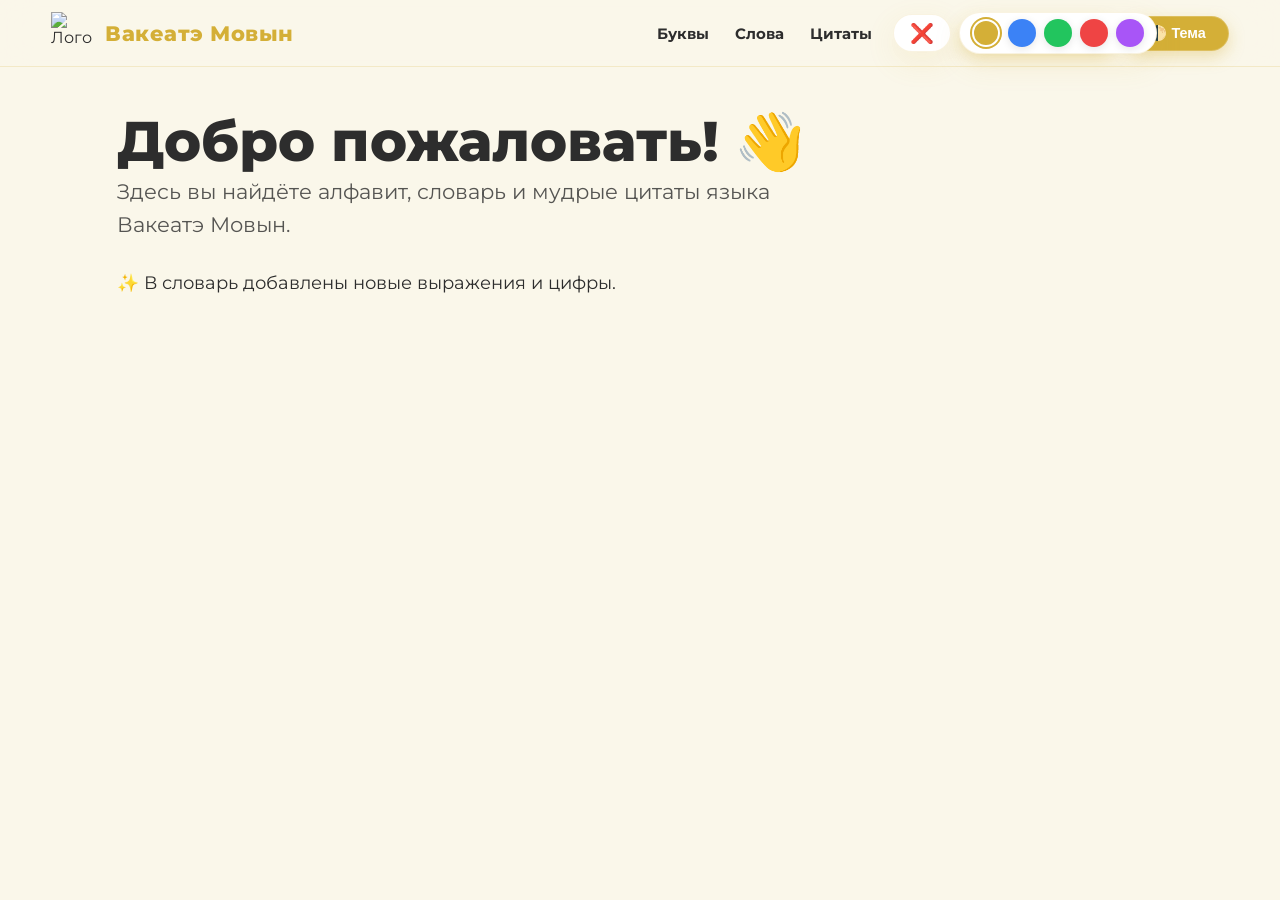
==== index.html @ c071bbf8 "Update index.html" ====
<!DOCTYPE html>
<html lang="ru">
<head>
    <meta charset="UTF-8">
    <meta name="viewport" content="width=device-width, initial-scale=1.0, maximum-scale=1.5">
    <title>Вакеатэ Мовын · словарь</title>
    <link href="https://fonts.googleapis.com/css2?family=Montserrat:wght@400;600;800&display=swap" rel="stylesheet">
    <style>
        * {
            box-sizing: border-box;
            margin: 0;
            padding: 0;
        }

        :root {
            --bg-light: #fcfaf2;
            --bg-dark: #0d0d0d;
            --bg: var(--bg-light);
            --bg-rgb: 252, 250, 242;
            --txt: #2d2d2d;
            --card: #ffffff;
            --gold-grad: linear-gradient(135deg, #ffd700 0%, #d4af37 100%);
            --accent: #d4af37;
            --accent-rgb: 212, 175, 55;
            --glass: rgba(var(--bg-rgb), 0.9);
            --card-shadow: 0 10px 30px rgba(212, 175, 55, 0.12);
            --border-light: rgba(212, 175, 55, 0.15);
            --header-border: rgba(212, 175, 55, 0.2);
        }

        [data-theme="dark"] {
            --bg: var(--bg-dark);
            --bg-rgb: 13, 13, 13;
            --txt: #f5f5f5;
            --card: #1a1a1a;
            --glass: rgba(var(--bg-rgb), 0.9);
            --card-shadow: 0 10px 40px rgba(0, 0, 0, 0.6);
            --border-light: rgba(212, 175, 55, 0.2);
            --header-border: rgba(212, 175, 55, 0.3);
        }

        body {
            font-family: 'Montserrat', sans-serif;
            background: var(--bg);
            color: var(--txt);
            transition: background-color 0.3s, color 0.2s;
            overflow-x: hidden;
            min-height: 100vh;
            display: flex;
            flex-direction: column;
        }

        /* Шапка: уменьшен левый отступ (4%), вкладки придвинуты к логотипу */
        header {
            position: sticky;
            top: 0;
            z-index: 1000;
            background: var(--glass);
            backdrop-filter: blur(16px);
            -webkit-backdrop-filter: blur(16px);
            border-bottom: 1px solid var(--header-border);
            padding: 12px 4%;
            display: flex;
            justify-content: space-between;
            align-items: center;
            flex-wrap: wrap;
            gap: 8px; /* общий зазор между левой и правой частью */
        }

        .logo-container {
            display: flex;
            align-items: center;
            gap: 12px;
            cursor: pointer;
        }

        .logo-img {
            width: 42px;
            height: 42px;
            object-fit: contain;
            transition: transform 0.2s;
        }
        .logo-container:hover .logo-img {
            transform: rotate(4deg) scale(1.02);
        }

        .logo-text {
            font-weight: 800;
            font-size: 1.3rem;
            background: var(--gold-grad);
            -webkit-background-clip: text;
            -webkit-text-fill-color: transparent;
            letter-spacing: 0.5px;
        }

        .nav-right {
            display: flex;
            align-items: center;
            gap: 10px; /* уменьшено с 18px до 10px */
            flex-wrap: wrap;
            justify-content: flex-end;
        }

        .nav-links {
            display: flex;
            gap: 4px; /* уменьшено с 8px до 4px */
        }

        .nav-links a {
            text-decoration: none;
            color: var(--txt);
            font-weight: 700;
            font-size: 0.95rem;
            padding: 6px 10px; /* уменьшено с 8px 14px */
            border-radius: 30px;
            background: transparent;
            transition: 0.2s;
            cursor: pointer;
            border: 1px solid transparent;
        }

        .nav-links a:hover {
            background: var(--gold-grad);
            color: white;
            border-color: var(--accent);
            box-shadow: 0 6px 14px rgba(var(--accent-rgb), 0.3);
        }

        #theme-btn, #alzheimer-btn {
            background: var(--gold-grad);
            border: none;
            color: white;
            padding: 8px 22px;
            border-radius: 40px;
            font-weight: 700;
            font-size: 0.9rem;
            cursor: pointer;
            box-shadow: 0 6px 16px rgba(var(--accent-rgb), 0.35);
            transition: 0.2s;
            border: 1px solid rgba(255,255,255,0.2);
        }
        #theme-btn:hover, #alzheimer-btn:hover {
            transform: scale(1.02);
            box-shadow: 0 8px 22px rgba(var(--accent-rgb), 0.5);
        }

        /* Цветовая палитра — выпадающая справа от кнопки */
        .color-picker-wrapper {
            position: relative;
            display: flex;
            align-items: center;
        }
        .color-picker-toggle {
            background: var(--card);
            border: 1px solid var(--border-light);
            border-radius: 40px;
            padding: 6px 16px;
            font-size: 1.2rem;
            cursor: pointer;
            box-shadow: var(--card-shadow);
            transition: 0.2s;
            color: var(--txt);
        }
        .color-picker-toggle:hover {
            border-color: var(--accent);
            transform: scale(1.02);
        }
        .color-picker {
            position: absolute;
            left: 100%;
            top: 50%;
            transform: translateY(-50%);
            margin-left: 8px;
            background: var(--card);
            border-radius: 40px;
            padding: 6px 12px;
            box-shadow: var(--card-shadow);
            border: 1px solid var(--border-light);
            display: flex;
            gap: 8px;
            align-items: center;
            white-space: nowrap;
            z-index: 1100;
            transition: 0.2s;
        }
        .color-picker.collapsed {
            display: none;
        }
        .color-dot {
            width: 28px;
            height: 28px;
            border-radius: 50%;
            border: 2px solid transparent;
            cursor: pointer;
            transition: 0.2s;
            box-shadow: 0 2px 8px rgba(0,0,0,0.1);
        }
        .color-dot:hover {
            transform: scale(1.15);
            border-color: white;
        }
        .color-dot.active {
            border-color: white;
            box-shadow: 0 0 0 2px var(--accent);
        }

        #speech-bubble {
            position: fixed;
            top: 90px;
            left: 50%;
            transform: translateX(-50%);
            background: var(--gold-grad);
            color: white;
            padding: 12px 30px;
            border-radius: 60px;
            font-weight: 700;
            font-size: 1.1rem;
            display: none;
            z-index: 2000;
            box-shadow: 0 16px 40px rgba(var(--accent-rgb), 0.5);
            animation: pop 0.25s cubic-bezier(0.175, 0.885, 0.32, 1.275);
            white-space: nowrap;
            max-width: 90vw;
            text-overflow: ellipsis;
            overflow: hidden;
            pointer-events: none;
            border: 1px solid rgba(255,255,240,0.4);
        }

        @keyframes pop {
            from { opacity: 0; transform: translateX(-50%) scale(0.8); }
            to { opacity: 1; transform: translateX(-50%) scale(1); }
        }

        main {
            padding: 40px 6%;
            max-width: 1200px;
            margin: 0 auto;
            width: 100%;
            flex: 1;
        }

        .content-section {
            display: none;
            animation: fadeIn 0.5s ease both;
        }

        .content-section.active {
            display: block;
        }

        @keyframes fadeIn {
            from { opacity: 0; transform: translateY(12px); }
            to { opacity: 1; transform: translateY(0); }
        }

        h2 {
            font-weight: 800;
            color: var(--accent);
            margin-bottom: 25px;
            font-size: 2rem;
            border-left: 6px solid var(--accent);
            padding-left: 18px;
        }

        .grid {
            display: grid;
            grid-template-columns: repeat(auto-fill, minmax(110px, 1fr));
            gap: 20px;
        }

        .card {
            background: var(--card);
            border-radius: 28px;
            padding: 32px 8px;
            text-align: center;
            font-size: 2.5rem;
            font-weight: 800;
            box-shadow: var(--card-shadow);
            border: 1px solid var(--border-light);
            cursor: help;
            transition: 0.25s cubic-bezier(0.175, 0.885, 0.32, 1.275);
            user-select: none;
            line-height: 1;
        }

        .card:hover {
            transform: translateY(-10px) rotate(1.5deg);
            border-color: var(--accent);
            box-shadow: 0 20px 40px rgba(var(--accent-rgb), 0.25);
        }

        .search-bar {
            width: 100%;
            padding: 16px 20px;
            border-radius: 60px;
            border: 2px solid var(--border-light);
            background: var(--card);
            color: var(--txt);
            font-size: 1.1rem;
            margin-bottom: 20px;
            transition: 0.2s;
        }
        .search-bar:focus {
            border-color: var(--accent);
            outline: none;
            box-shadow: 0 0 0 4px rgba(var(--accent-rgb), 0.1);
        }

        .filter-bar {
            display: flex;
            flex-wrap: wrap;
            gap: 12px;
            margin-bottom: 25px;
            align-items: center;
        }
        .filter-tag {
            background: var(--card);
            border: 1px solid var(--border-light);
            color: var(--txt);
            padding: 8px 18px;
            border-radius: 40px;
            font-weight: 600;
            font-size: 0.95rem;
            cursor: pointer;
            transition: 0.2s;
            box-shadow: var(--card-shadow);
        }
        .filter-tag:hover {
            border-color: var(--accent);
            transform: translateY(-2px);
        }
        .filter-tag.active {
            background: var(--gold-grad);
            color: white;
            border-color: transparent;
        }

        .vocab-grid {
            display: grid;
            grid-template-columns: repeat(auto-fill, minmax(260px, 1fr));
            gap: 20px;
            margin-top: 10px;
        }

        .vocab-card {
            background: var(--card);
            border-radius: 24px;
            padding: 24px 20px;
            box-shadow: var(--card-shadow);
            border-left: 8px solid var(--accent);
            transition: 0.2s;
            border: 1px solid var(--border-light);
            backdrop-filter: blur(4px);
        }

        .vocab-card:hover {
            transform: translateY(-5px);
            box-shadow: 0 18px 30px rgba(var(--accent-rgb), 0.2);
        }

        .vocab-word {
            font-weight: 800;
            font-size: 2rem;
            color: var(--accent);
            margin-bottom: 8px;
            line-height: 1.2;
        }

        .vocab-part {
            display: inline-block;
            background: rgba(var(--accent-rgb), 0.15);
            padding: 4px 12px;
            border-radius: 30px;
            font-size: 0.8rem;
            font-weight: 600;
            margin-bottom: 10px;
            color: var(--accent);
        }

        .vocab-trans {
            font-size: 1.2rem;
            opacity: 0.85;
            border-top: 2px dashed var(--border-light);
            padding-top: 12px;
            font-style: italic;
        }

        .empty-msg {
            text-align: center;
            padding: 60px 20px;
            font-size: 1.3rem;
            opacity: 0.5;
            font-style: italic;
            font-weight: 600;
            border: 2px dashed rgba(var(--accent-rgb), 0.25);
            border-radius: 40px;
            background: var(--card);
        }

        .quote-block {
            background: var(--card);
            border-radius: 40px;
            padding: 40px;
            box-shadow: var(--card-shadow);
            border: 1px solid var(--border-light);
            max-width: 700px;
            margin: 30px auto;
        }
        .quote-text {
            font-size: 2rem;
            font-weight: 800;
            line-height: 1.4;
            margin-bottom: 20px;
            color: var(--accent);
        }
        .quote-author {
            font-size: 1.2rem;
            opacity: 0.7;
            text-align: right;
            font-style: italic;
        }

        footer {
            text-align: center;
            padding: 25px;
            opacity: 0.5;
            font-size: 0.9rem;
        }

        @media (max-width: 550px) {
            .logo-text { font-size: 1.1rem; }
            .nav-links a { padding: 5px 8px; font-size: 0.8rem; } /* ещё меньше на мобильных */
            #theme-btn, #alzheimer-btn { padding: 6px 16px; }
            .card { font-size: 2rem; padding: 25px 5px; }
            .vocab-word { font-size: 1.7rem; }
        }
    </style>
</head>
<body>

<div id="speech-bubble"></div>

<header>
    <div class="logo-container" onclick="showSection('home')">
        <img id="main-logo" src="logo.png" alt="Лого" class="logo-img">
        <div class="logo-text">Вакеатэ Мовын</div>
    </div>
    <div class="nav-right">
        <nav class="nav-links">
            <a onclick="showSection('alphabet')">Буквы</a>
            <a onclick="showSection('vocab')">Слова</a>
            <a onclick="showSection('quotes')">Цитаты</a>
        </nav>

        <!-- Цветовая палитра: изначально открыта, кнопка ❌ -->
        <div class="color-picker-wrapper">
            <span class="color-picker-toggle" id="colorPickerToggle" title="Выбрать цвет">❌</span>
            <div class="color-picker" id="colorPicker">
                <div class="color-dot active" style="background: #d4af37;" data-color="gold" title="Золотой"></div>
                <div class="color-dot" style="background: #3b82f6;" data-color="blue" title="Синий"></div>
                <div class="color-dot" style="background: #22c55e;" data-color="green" title="Зелёный"></div>
                <div class="color-dot" style="background: #ef4444;" data-color="red" title="Красный"></div>
                <div class="color-dot" style="background: #a855f7;" data-color="purple" title="Фиолетовый"></div>
            </div>
        </div>

        <button id="alzheimer-btn" onclick="toggleAlzheimer()">🧠 Альцгеймер</button>
        <button id="theme-btn" onclick="cycleTheme()">🌓 Тема</button>
    </div>
</header>

<main>
    <section id="home" class="content-section active">
        <h1 id="home-title" style="font-weight: 800; font-size: clamp(2rem, 8vw, 3.5rem);">Добро пожаловать! 👋</h1>
        <p id="home-desc" style="font-size: 1.3rem; opacity: 0.8; line-height: 1.6; max-width: 700px;">
            Здесь вы найдёте алфавит, словарь и мудрые цитаты языка Вакеатэ Мовын.
        </p>
        <p id="home-note" style="margin-top: 30px; font-size: 1.1rem;">✨ В словарь добавлены новые выражения и цифры.</p>
    </section>

    <section id="alphabet" class="content-section">
        <h2>✧ Алфавит</h2>
        <div class="grid" id="alpha-grid"></div>
    </section>

    <section id="vocab" class="content-section">
        <h2>✧ Словарь</h2>
        <input type="text" class="search-bar" id="searchInput" placeholder="🔍 Поиск по слову или переводу...">
        <div class="filter-bar" id="filterBar"></div>
        <div id="vocab-list"></div>
    </section>

    <section id="quotes" class="content-section">
        <h2>✧ Цитаты великих людей</h2>
        <div class="quote-block">
            <div class="quote-text" id="quote-text">«почему я жаемна»</div>
            <div class="quote-author" id="quote-author">— Автор Сибилевца</div>
        </div>
    </section>
</main>

<footer><span></span></footer>

<script>
    (function() {
        const DATABASE = {
            alphabet: [
                { char: "А", pron: "а" }, { char: "Б", pron: "б" }, { char: "В", pron: "в" },
                { char: "Г", pron: "г" }, { char: "Д", pron: "д" }, { char: "Е", pron: "е" },
                { char: "Ё", pron: "ё" }, { char: "Ж", pron: "ж" }, { char: "Ӝ", pron: "жь" },
                { char: "З", pron: "з" }, { char: "Ӟ", pron: "зь" }, { char: "И", pron: "и" },
                { char: "ӥ", pron: "йи" }, { char: "Й", pron: "й" }, { char: "К", pron: "к" },
                { char: "Л", pron: "л" }, { char: "М", pron: "м" }, { char: "Н", pron: "н" },
                { char: "О", pron: "о" }, { char: "Ӧ", pron: "оу" }, { char: "П", pron: "п" },
                { char: "Р", pron: "р" }, { char: "С", pron: "с" }, { char: "Т", pron: "т" },
                { char: "У", pron: "у" }, { char: "Ф", pron: "ф" }, { char: "Х", pron: "х" },
                { char: "Ц", pron: "ц" }, { char: "Ч", pron: "тш" }, { char: "Ӵ", pron: "ч" },
                { char: "Ш", pron: "ш" }, { char: "Щ", pron: "щ" }, { char: "Ъ", pron: "твёрдый" },
                { char: "Ы", pron: "ы" }, { char: "Ь", pron: "мягкий" }, { char: "Ѣ", pron: "ых" },
                { char: "Э", pron: "э" }, { char: "Ю", pron: "ю" }, { char: "Я", pron: "я" }
            ],
            dictionary: [
                { word: "Жаёмна", translation: "потеряться в магазине ночью", part: "глагол" },
                { word: "Жаемна", translation: "автор Сибилевца", part: "существительное" },
                { word: "Акоп", translation: "привет", part: "междометие" },
                { word: "Привытэх", translation: "пока", part: "междометие" },
                { word: "Тоӝма", translation: "один (1)", part: "числительное" },
                { word: "Дви", translation: "два (2)", part: "числительное" },
                { word: "Ирс", translation: "три (3)", part: "числительное" },
                { word: "Ӵорыло", translation: "четыре (4)", part: "числительное" },
                { word: "Пакунга", translation: "пять (5)", part: "числительное" },
                { word: "Булт", translation: "шесть (6)", part: "числительное" },
                { word: "Юдаы", translation: "семь (7)", part: "числительное" },
                { word: "Жэлда", translation: "восемь (8)", part: "числительное" },
                { word: "Гонӟ", translation: "девять (9)", part: "числительное" },
                { word: "Ӥнг", translation: "ноль (0)", part: "числительное" }
            ]
        };

        let currentFilter = 'все';
        let searchQuery = '';
        let alzheimerMode = false;

        try {
            const saved = localStorage.getItem('vakeate-alzheimer');
            if (saved === 'true') alzheimerMode = true;
        } catch (e) {}

        function maybeRepeat(text) {
            if (!alzheimerMode) return text;
            return text + ' ' + text;
        }

        function saveAlzheimer() {
            localStorage.setItem('vakeate-alzheimer', alzheimerMode);
        }

        function toggleAlzheimer() {
            alzheimerMode = !alzheimerMode;
            saveAlzheimer();

            document.getElementById('home-title').innerText = maybeRepeat('Добро пожаловать! 👋');
            document.getElementById('home-desc').innerText = maybeRepeat('Здесь вы найдёте алфавит, словарь и мудрые цитаты языка Вакеатэ Мовын.');
            document.getElementById('home-note').innerText = maybeRepeat('✨ В словарь добавлены новые выражения и цифры.');
            document.getElementById('quote-text').innerText = maybeRepeat('«почему я жаемна»');
            document.getElementById('quote-author').innerText = maybeRepeat('— Автор Сибилевца');

            renderAlphabet();
            renderFilterBar();
            renderVocab();

            const bubble = document.getElementById('speech-bubble');
            if (bubble.style.display === 'block') {
                bubble.style.display = 'none';
            }
        }

        function showHint(text) {
            const bubble = document.getElementById('speech-bubble');
            if (bubble) {
                bubble.innerText = `🔊 [${maybeRepeat(text)}]`;
                bubble.style.display = 'block';
            }
        }

        function hideHint() {
            const bubble = document.getElementById('speech-bubble');
            if (bubble) bubble.style.display = 'none';
        }

        function cycleTheme() {
            const body = document.body;
            const current = body.getAttribute('data-theme') || 'light';
            const next = current === 'dark' ? 'light' : 'dark';
            body.setAttribute('data-theme', next);
            localStorage.setItem('vakeate-theme', next);
            updateBackgroundForCurrentTheme();
        }

        function hexToRgb(hex) {
            if (hex.startsWith('#')) {
                const bigint = parseInt(hex.slice(1), 16);
                return {
                    r: (bigint >> 16) & 255,
                    g: (bigint >> 8) & 255,
                    b: bigint & 255
                };
            }
            return { r: 0, g: 0, b: 0 };
        }

        function shadeColor(hex, lightness) {
            const { r, g, b } = hexToRgb(hex);
            let hsl = rgbToHsl(r, g, b);
            hsl[2] = lightness;
            let rgb = hslToRgb(hsl[0], hsl[1], hsl[2]);
            return {
                color: `rgb(${rgb[0]}, ${rgb[1]}, ${rgb[2]})`,
                rgb: rgb
            };
        }

        function rgbToHsl(r, g, b) {
            r /= 255; g /= 255; b /= 255;
            let max = Math.max(r, g, b), min = Math.min(r, g, b);
            let h, s, l = (max + min) / 2;
            if (max === min) {
                h = s = 0;
            } else {
                let d = max - min;
                s = l > 0.5 ? d / (2 - max - min) : d / (max + min);
                switch (max) {
                    case r: h = (g - b) / d + (g < b ? 6 : 0); break;
                    case g: h = (b - r) / d + 2; break;
                    case b: h = (r - g) / d + 4; break;
                }
                h /= 6;
            }
            return [h, s, l];
        }

        function hslToRgb(h, s, l) {
            let r, g, b;
            if (s === 0) {
                r = g = b = l;
            } else {
                let hue2rgb = (p, q, t) => {
                    if (t < 0) t += 1;
                    if (t > 1) t -= 1;
                    if (t < 1/6) return p + (q - p) * 6 * t;
                    if (t < 1/2) return q;
                    if (t < 2/3) return p + (q - p) * (2/3 - t) * 6;
                    return p;
                };
                let q = l < 0.5 ? l * (1 + s) : l + s - l * s;
                let p = 2 * l - q;
                r = hue2rgb(p, q, h + 1/3);
                g = hue2rgb(p, q, h);
                b = hue2rgb(p, q, h - 1/3);
            }
            return [Math.round(r * 255), Math.round(g * 255), Math.round(b * 255)];
        }

        function updateBackgroundForCurrentTheme() {
            const theme = document.body.getAttribute('data-theme') || 'light';
            const accentColor = getComputedStyle(document.documentElement).getPropertyValue('--accent').trim();
            const lightness = theme === 'light' ? 0.95 : 0.05;
            const { color, rgb } = shadeColor(accentColor, lightness);
            document.documentElement.style.setProperty('--bg', color);
            document.documentElement.style.setProperty('--bg-rgb', `${rgb[0]}, ${rgb[1]}, ${rgb[2]}`);
        }

        function showSection(id) {
            document.querySelectorAll('.content-section').forEach(s => s.classList.remove('active'));
            const section = document.getElementById(id);
            if (section) section.classList.add('active');
            if (id === 'vocab') {
                renderFilterBar();
                renderVocab();
            }
        }

        function renderAlphabet() {
            const grid = document.getElementById('alpha-grid');
            if (!grid) return;
            grid.innerHTML = DATABASE.alphabet.map(item => {
                const pron = item.pron.replace(/'/g, "&apos;");
                return `<div class="card" 
                    onmouseenter="showHint('${pron}')" onmouseleave="hideHint()"
                    ontouchstart="showHint('${pron}')" ontouchend="hideHint()">
                    ${item.char}
                </div>`;
            }).join('');
        }

        function getUniqueParts() {
            const parts = DATABASE.dictionary.map(entry => entry.part);
            return ['все', ...new Set(parts)];
        }

        function renderFilterBar() {
            const container = document.getElementById('filterBar');
            if (!container) return;
            const parts = getUniqueParts();
            container.innerHTML = parts.map(part => {
                const activeClass = part === currentFilter ? 'active' : '';
                return `<span class="filter-tag ${activeClass}" data-part="${part}">${maybeRepeat(part)}</span>`;
            }).join('');

            document.querySelectorAll('.filter-tag').forEach(tag => {
                tag.addEventListener('click', (e) => {
                    currentFilter = e.target.dataset.part;
                    renderFilterBar();
                    renderVocab();
                });
            });
        }

        function renderVocab() {
            const container = document.getElementById('vocab-list');
            if (!container) return;

            let filtered = DATABASE.dictionary;

            if (currentFilter !== 'все') {
                filtered = filtered.filter(entry => entry.part === currentFilter);
            }

            if (searchQuery.trim() !== '') {
                const q = searchQuery.toLowerCase().trim();
                filtered = filtered.filter(entry => 
                    entry.word.toLowerCase().includes(q) || 
                    entry.translation.toLowerCase().includes(q)
                );
            }

            if (filtered.length === 0) {
                container.innerHTML = `<div class="empty-msg">${maybeRepeat('📭 Ничего не найдено')}</div>`;
                return;
            }

            let html = '<div class="vocab-grid">';
            filtered.forEach(entry => {
                html += `
                    <div class="vocab-card">
                        <div class="vocab-word">${maybeRepeat(entry.word)}</div>
                        <div class="vocab-part">${maybeRepeat(entry.part)}</div>
                        <div class="vocab-trans">${maybeRepeat(entry.translation)}</div>
                    </div>
                `;
            });
            html += '</div>';
            container.innerHTML = html;
        }

        function setupSearch() {
            const searchInput = document.getElementById('searchInput');
            if (!searchInput) return;
            searchInput.addEventListener('input', (e) => {
                searchQuery = e.target.value;
                renderVocab();
            });
        }

        function setAccentColor(color) {
            const root = document.documentElement;
            let accent, accentRgb;
            switch(color) {
                case 'gold':
                    accent = '#d4af37';
                    accentRgb = '212, 175, 55';
                    break;
                case 'blue':
                    accent = '#3b82f6';
                    accentRgb = '59, 130, 246';
                    break;
                case 'green':
                    accent = '#22c55e';
                    accentRgb = '34, 197, 94';
                    break;
                case 'red':
                    accent = '#ef4444';
                    accentRgb = '239, 68, 68';
                    break;
                case 'purple':
                    accent = '#a855f7';
                    accentRgb = '168, 85, 247';
                    break;
                default:
                    accent = '#d4af37';
                    accentRgb = '212, 175, 55';
            }
            root.style.setProperty('--accent', accent);
            root.style.setProperty('--accent-rgb', accentRgb);
            root.style.setProperty('--gold-grad', `linear-gradient(135deg, ${accent} 0%, ${adjustBrightness(accent, -20)} 100%)`);

            updateBackgroundForCurrentTheme();

            document.querySelectorAll('.color-dot').forEach(dot => {
                dot.classList.toggle('active', dot.dataset.color === color);
            });
        }

        function adjustBrightness(hex, percent) {
            return hex;
        }

        function initColorPicker() {
            const toggleBtn = document.getElementById('colorPickerToggle');
            const picker = document.getElementById('colorPicker');
            if (toggleBtn && picker) {
                toggleBtn.addEventListener('click', () => {
                    picker.classList.toggle('collapsed');
                    toggleBtn.innerText = picker.classList.contains('collapsed') ? '🎨' : '❌';
                });
            }

            const dots = document.querySelectorAll('.color-dot');
            dots.forEach(dot => {
                dot.addEventListener('click', () => {
                    setAccentColor(dot.dataset.color);
                });
            });
        }

        function init() {
            const savedTheme = localStorage.getItem('vakeate-theme') || 'light';
            document.body.setAttribute('data-theme', savedTheme);

            if (alzheimerMode) {
                document.getElementById('home-title').innerText = maybeRepeat('Добро пожаловать! 👋');
                document.getElementById('home-desc').innerText = maybeRepeat('Здесь вы найдёте алфавит, словарь и мудрые цитаты языка Вакеатэ Мовын.');
                document.getElementById('home-note').innerText = maybeRepeat('✨ В словарь добавлены новые выражения и цифры.');
                document.getElementById('quote-text').innerText = maybeRepeat('«почему я жаемна»');
                document.getElementById('quote-author').innerText = maybeRepeat('— Автор Сибилевца');
            }

            renderAlphabet();
            renderFilterBar();
            renderVocab();
            setupSearch();
            showSection('home');
            initColorPicker();

            setAccentColor('gold');

            document.addEventListener('touchmove', () => hideHint(), { passive: true });
        }

        window.showHint = showHint;
        window.hideHint = hideHint;
        window.cycleTheme = cycleTheme;
        window.showSection = showSection;
        window.toggleAlzheimer = toggleAlzheimer;

        window.addEventListener('DOMContentLoaded', init);
    })();
</script>
</body>
</html>
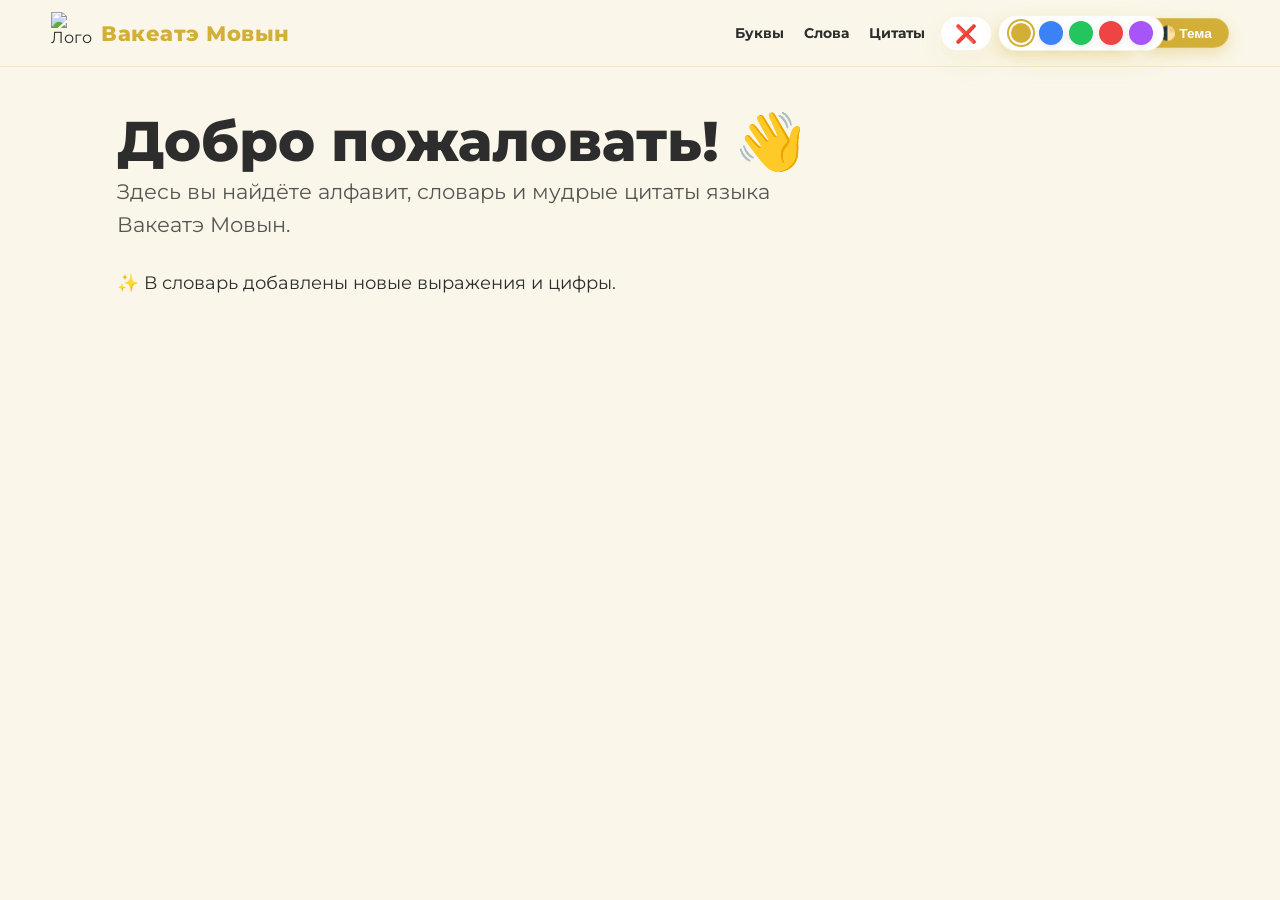
==== commit b690a5d0: "Update index.html" ====
--- a/index.html
+++ b/index.html
@@ -50,7 +50,7 @@
             flex-direction: column;
         }
 
-        /* Шапка: уменьшен левый отступ (4%), вкладки придвинуты к логотипу */
+        /* Шапка: минимальные отступы */
         header {
             position: sticky;
             top: 0;
@@ -59,18 +59,18 @@
             backdrop-filter: blur(16px);
             -webkit-backdrop-filter: blur(16px);
             border-bottom: 1px solid var(--header-border);
-            padding: 12px 4%;
+            padding: 12px 4%; /* левый отступ уменьшен */
             display: flex;
             justify-content: space-between;
             align-items: center;
             flex-wrap: wrap;
-            gap: 8px; /* общий зазор между левой и правой частью */
+            gap: 4px; /* общий зазор между левой и правой частью */
         }
 
         .logo-container {
             display: flex;
             align-items: center;
-            gap: 12px;
+            gap: 8px; /* уменьшено с 12px */
             cursor: pointer;
         }
 
@@ -96,22 +96,22 @@
         .nav-right {
             display: flex;
             align-items: center;
-            gap: 10px; /* уменьшено с 18px до 10px */
+            gap: 6px; /* сильно уменьшено (было 10-18) */
             flex-wrap: wrap;
             justify-content: flex-end;
         }
 
         .nav-links {
             display: flex;
-            gap: 4px; /* уменьшено с 8px до 4px */
+            gap: 2px; /* минимальный зазор */
         }
 
         .nav-links a {
             text-decoration: none;
             color: var(--txt);
             font-weight: 700;
-            font-size: 0.95rem;
-            padding: 6px 10px; /* уменьшено с 8px 14px */
+            font-size: 0.9rem; /* чуть меньше */
+            padding: 5px 8px; /* уменьшено */
             border-radius: 30px;
             background: transparent;
             transition: 0.2s;
@@ -130,10 +130,10 @@
             background: var(--gold-grad);
             border: none;
             color: white;
-            padding: 8px 22px;
+            padding: 6px 16px; /* уменьшено */
             border-radius: 40px;
             font-weight: 700;
-            font-size: 0.9rem;
+            font-size: 0.85rem; /* чуть меньше */
             cursor: pointer;
             box-shadow: 0 6px 16px rgba(var(--accent-rgb), 0.35);
             transition: 0.2s;
@@ -154,8 +154,8 @@
             background: var(--card);
             border: 1px solid var(--border-light);
             border-radius: 40px;
-            padding: 6px 16px;
-            font-size: 1.2rem;
+            padding: 6px 14px; /* немного уменьшено */
+            font-size: 1.1rem;
             cursor: pointer;
             box-shadow: var(--card-shadow);
             transition: 0.2s;
@@ -170,14 +170,14 @@
             left: 100%;
             top: 50%;
             transform: translateY(-50%);
-            margin-left: 8px;
+            margin-left: 6px; /* уменьшено */
             background: var(--card);
             border-radius: 40px;
-            padding: 6px 12px;
+            padding: 5px 10px; /* уменьшено */
             box-shadow: var(--card-shadow);
             border: 1px solid var(--border-light);
             display: flex;
-            gap: 8px;
+            gap: 6px; /* уменьшено */
             align-items: center;
             white-space: nowrap;
             z-index: 1100;
@@ -187,8 +187,8 @@
             display: none;
         }
         .color-dot {
-            width: 28px;
-            height: 28px;
+            width: 24px; /* немного меньше */
+            height: 24px;
             border-radius: 50%;
             border: 2px solid transparent;
             cursor: pointer;
@@ -430,10 +430,11 @@
 
         @media (max-width: 550px) {
             .logo-text { font-size: 1.1rem; }
-            .nav-links a { padding: 5px 8px; font-size: 0.8rem; } /* ещё меньше на мобильных */
-            #theme-btn, #alzheimer-btn { padding: 6px 16px; }
+            .nav-links a { padding: 4px 6px; font-size: 0.8rem; }
+            #theme-btn, #alzheimer-btn { padding: 5px 12px; font-size: 0.8rem; }
             .card { font-size: 2rem; padding: 25px 5px; }
             .vocab-word { font-size: 1.7rem; }
+            .color-picker { left: auto; right: 0; margin-left: 0; margin-right: 8px; } /* для мобильных */
         }
     </style>
 </head>
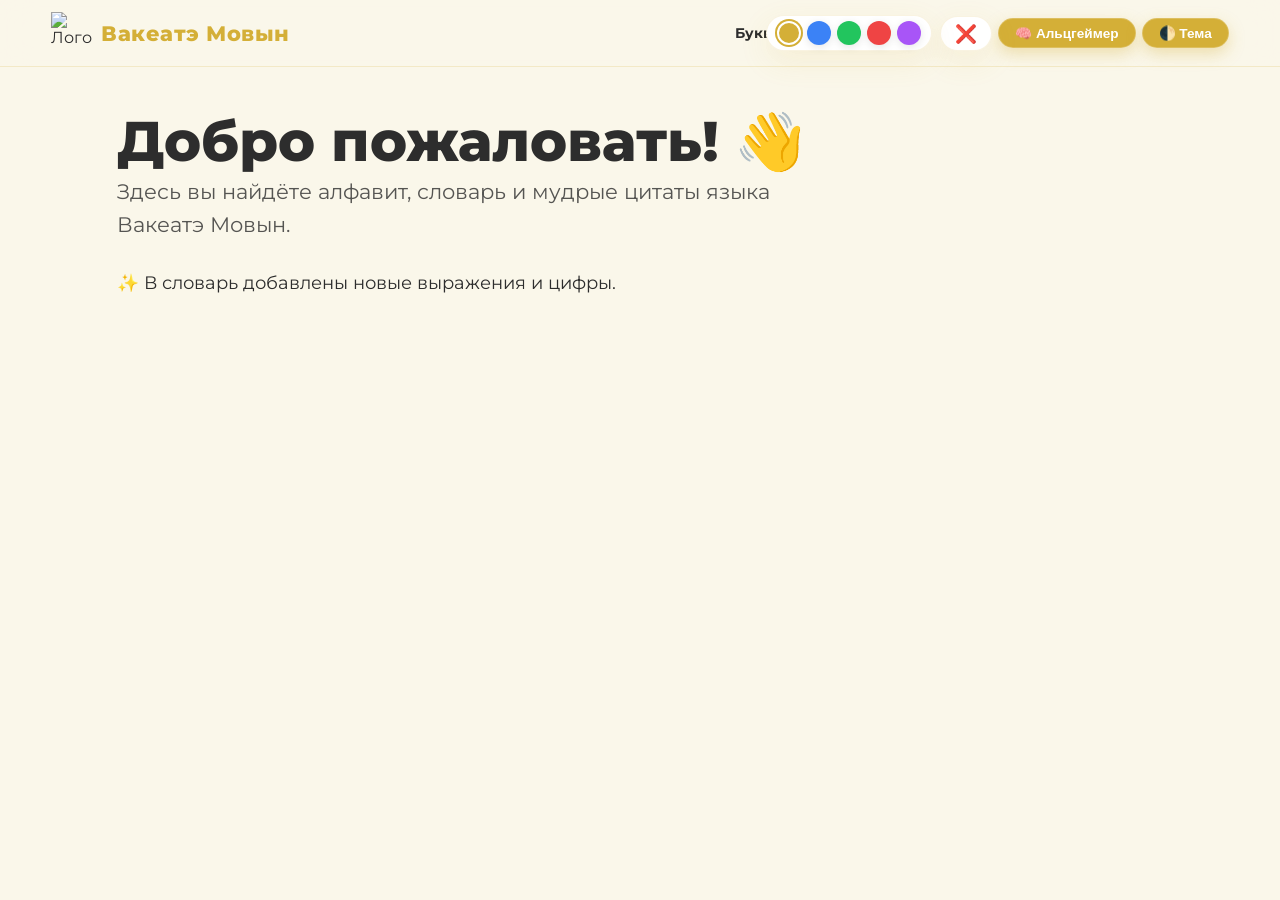
==== commit 1789d6ac: "Update index.html" ====
--- a/index.html
+++ b/index.html
@@ -50,7 +50,6 @@
             flex-direction: column;
         }
 
-        /* Шапка: минимальные отступы */
         header {
             position: sticky;
             top: 0;
@@ -59,18 +58,18 @@
             backdrop-filter: blur(16px);
             -webkit-backdrop-filter: blur(16px);
             border-bottom: 1px solid var(--header-border);
-            padding: 12px 4%; /* левый отступ уменьшен */
+            padding: 12px 4%;
             display: flex;
             justify-content: space-between;
             align-items: center;
             flex-wrap: wrap;
-            gap: 4px; /* общий зазор между левой и правой частью */
+            gap: 4px;
         }
 
         .logo-container {
             display: flex;
             align-items: center;
-            gap: 8px; /* уменьшено с 12px */
+            gap: 8px;
             cursor: pointer;
         }
 
@@ -96,22 +95,22 @@
         .nav-right {
             display: flex;
             align-items: center;
-            gap: 6px; /* сильно уменьшено (было 10-18) */
+            gap: 6px;
             flex-wrap: wrap;
             justify-content: flex-end;
         }
 
         .nav-links {
             display: flex;
-            gap: 2px; /* минимальный зазор */
+            gap: 2px;
         }
 
         .nav-links a {
             text-decoration: none;
             color: var(--txt);
             font-weight: 700;
-            font-size: 0.9rem; /* чуть меньше */
-            padding: 5px 8px; /* уменьшено */
+            font-size: 0.9rem;
+            padding: 5px 8px;
             border-radius: 30px;
             background: transparent;
             transition: 0.2s;
@@ -130,10 +129,10 @@
             background: var(--gold-grad);
             border: none;
             color: white;
-            padding: 6px 16px; /* уменьшено */
+            padding: 6px 16px;
             border-radius: 40px;
             font-weight: 700;
-            font-size: 0.85rem; /* чуть меньше */
+            font-size: 0.85rem;
             cursor: pointer;
             box-shadow: 0 6px 16px rgba(var(--accent-rgb), 0.35);
             transition: 0.2s;
@@ -144,7 +143,7 @@
             box-shadow: 0 8px 22px rgba(var(--accent-rgb), 0.5);
         }
 
-        /* Цветовая палитра — выпадающая справа от кнопки */
+        /* Цветовая палитра — теперь выпадает ВЛЕВО */
         .color-picker-wrapper {
             position: relative;
             display: flex;
@@ -154,7 +153,7 @@
             background: var(--card);
             border: 1px solid var(--border-light);
             border-radius: 40px;
-            padding: 6px 14px; /* немного уменьшено */
+            padding: 6px 14px;
             font-size: 1.1rem;
             cursor: pointer;
             box-shadow: var(--card-shadow);
@@ -167,17 +166,17 @@
         }
         .color-picker {
             position: absolute;
-            left: 100%;
+            right: 100%;        /* слева от кнопки */
             top: 50%;
             transform: translateY(-50%);
-            margin-left: 6px; /* уменьшено */
+            margin-right: 8px;   /* отступ от кнопки */
             background: var(--card);
             border-radius: 40px;
-            padding: 5px 10px; /* уменьшено */
+            padding: 5px 10px;
             box-shadow: var(--card-shadow);
             border: 1px solid var(--border-light);
             display: flex;
-            gap: 6px; /* уменьшено */
+            gap: 6px;
             align-items: center;
             white-space: nowrap;
             z-index: 1100;
@@ -187,7 +186,7 @@
             display: none;
         }
         .color-dot {
-            width: 24px; /* немного меньше */
+            width: 24px;
             height: 24px;
             border-radius: 50%;
             border: 2px solid transparent;
@@ -434,7 +433,8 @@
             #theme-btn, #alzheimer-btn { padding: 5px 12px; font-size: 0.8rem; }
             .card { font-size: 2rem; padding: 25px 5px; }
             .vocab-word { font-size: 1.7rem; }
-            .color-picker { left: auto; right: 0; margin-left: 0; margin-right: 8px; } /* для мобильных */
+            /* на мобильных палитра может не помещаться слева, оставляем как есть, но можно адаптировать */
+            .color-picker { right: 100%; left: auto; } /* остаётся слева */
         }
     </style>
 </head>
@@ -454,7 +454,7 @@
             <a onclick="showSection('quotes')">Цитаты</a>
         </nav>
 
-        <!-- Цветовая палитра: изначально открыта, кнопка ❌ -->
+        <!-- Цветовая палитра: изначально открыта, кнопка ❌, выпадает влево -->
         <div class="color-picker-wrapper">
             <span class="color-picker-toggle" id="colorPickerToggle" title="Выбрать цвет">❌</span>
             <div class="color-picker" id="colorPicker">
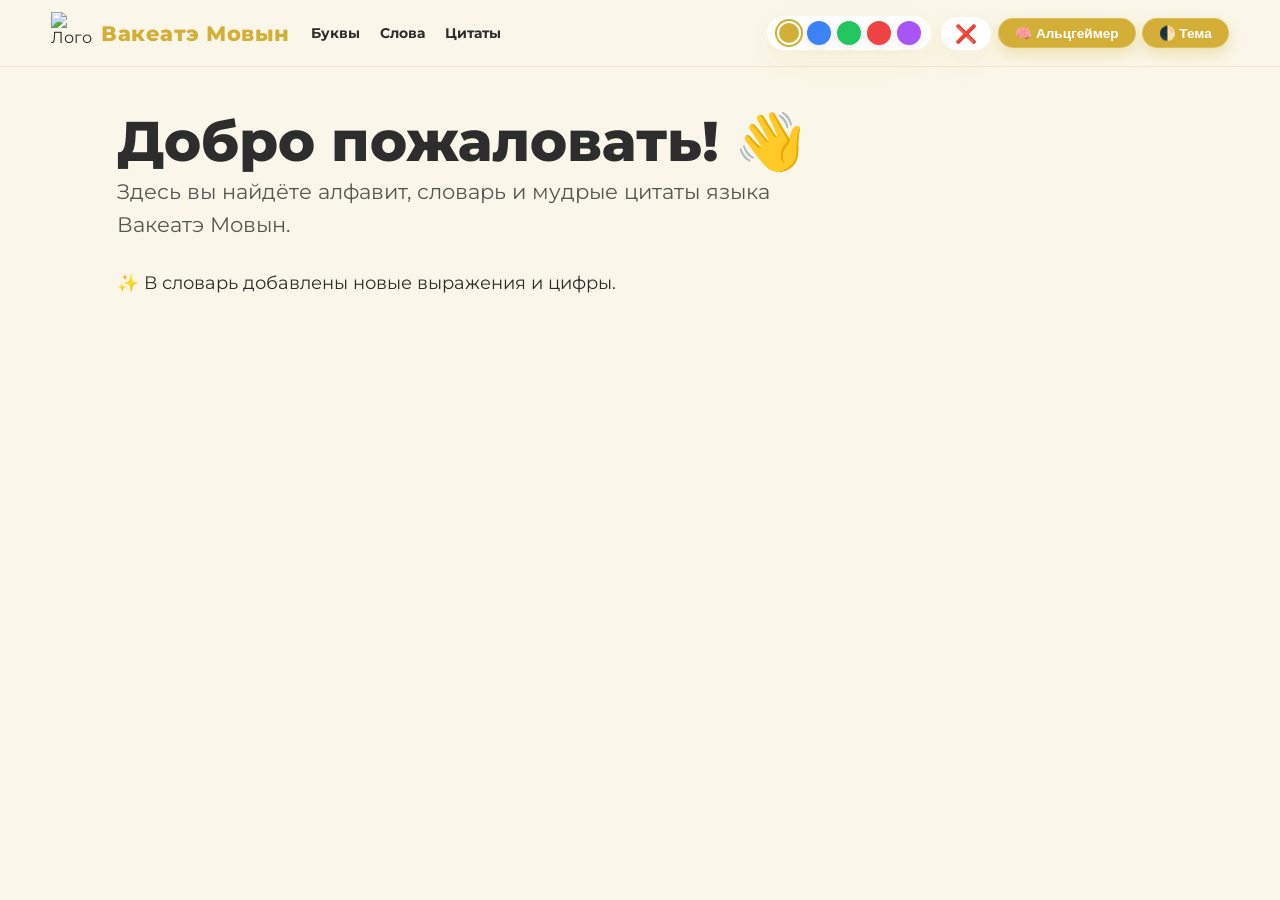
==== commit 478563cd: "Update index.html" ====
--- a/index.html
+++ b/index.html
@@ -50,6 +50,7 @@
             flex-direction: column;
         }
 
+        /* Шапка: разделена на левую и правую группы */
         header {
             position: sticky;
             top: 0;
@@ -63,7 +64,15 @@
             justify-content: space-between;
             align-items: center;
             flex-wrap: wrap;
-            gap: 4px;
+            gap: 8px;
+        }
+
+        /* Левая группа: логотип и вкладки */
+        .left-group {
+            display: flex;
+            align-items: center;
+            gap: 12px; /* небольшой отступ между логотипом и вкладками */
+            flex-wrap: wrap;
         }
 
         .logo-container {
@@ -90,14 +99,6 @@
             -webkit-background-clip: text;
             -webkit-text-fill-color: transparent;
             letter-spacing: 0.5px;
-        }
-
-        .nav-right {
-            display: flex;
-            align-items: center;
-            gap: 6px;
-            flex-wrap: wrap;
-            justify-content: flex-end;
         }
 
         .nav-links {
@@ -123,6 +124,15 @@
             color: white;
             border-color: var(--accent);
             box-shadow: 0 6px 14px rgba(var(--accent-rgb), 0.3);
+        }
+
+        /* Правая группа: палитра и кнопки */
+        .right-group {
+            display: flex;
+            align-items: center;
+            gap: 6px;
+            flex-wrap: wrap;
+            justify-content: flex-end;
         }
 
         #theme-btn, #alzheimer-btn {
@@ -143,7 +153,7 @@
             box-shadow: 0 8px 22px rgba(var(--accent-rgb), 0.5);
         }
 
-        /* Цветовая палитра — теперь выпадает ВЛЕВО */
+        /* Цветовая палитра — выпадает влево от кнопки */
         .color-picker-wrapper {
             position: relative;
             display: flex;
@@ -169,7 +179,7 @@
             right: 100%;        /* слева от кнопки */
             top: 50%;
             transform: translateY(-50%);
-            margin-right: 8px;   /* отступ от кнопки */
+            margin-right: 8px;
             background: var(--card);
             border-radius: 40px;
             padding: 5px 10px;
@@ -433,8 +443,7 @@
             #theme-btn, #alzheimer-btn { padding: 5px 12px; font-size: 0.8rem; }
             .card { font-size: 2rem; padding: 25px 5px; }
             .vocab-word { font-size: 1.7rem; }
-            /* на мобильных палитра может не помещаться слева, оставляем как есть, но можно адаптировать */
-            .color-picker { right: 100%; left: auto; } /* остаётся слева */
+            /* на мобильных палитра может не помещаться слева, но оставляем как есть */
         }
     </style>
 </head>
@@ -443,18 +452,21 @@
 <div id="speech-bubble"></div>
 
 <header>
-    <div class="logo-container" onclick="showSection('home')">
-        <img id="main-logo" src="logo.png" alt="Лого" class="logo-img">
-        <div class="logo-text">Вакеатэ Мовын</div>
-    </div>
-    <div class="nav-right">
+    <!-- Левая группа: логотип и вкладки -->
+    <div class="left-group">
+        <div class="logo-container" onclick="showSection('home')">
+            <img id="main-logo" src="logo.png" alt="Лого" class="logo-img">
+            <div class="logo-text">Вакеатэ Мовын</div>
+        </div>
         <nav class="nav-links">
             <a onclick="showSection('alphabet')">Буквы</a>
             <a onclick="showSection('vocab')">Слова</a>
             <a onclick="showSection('quotes')">Цитаты</a>
         </nav>
-
-        <!-- Цветовая палитра: изначально открыта, кнопка ❌, выпадает влево -->
+    </div>
+
+    <!-- Правая группа: палитра и кнопки -->
+    <div class="right-group">
         <div class="color-picker-wrapper">
             <span class="color-picker-toggle" id="colorPickerToggle" title="Выбрать цвет">❌</span>
             <div class="color-picker" id="colorPicker">
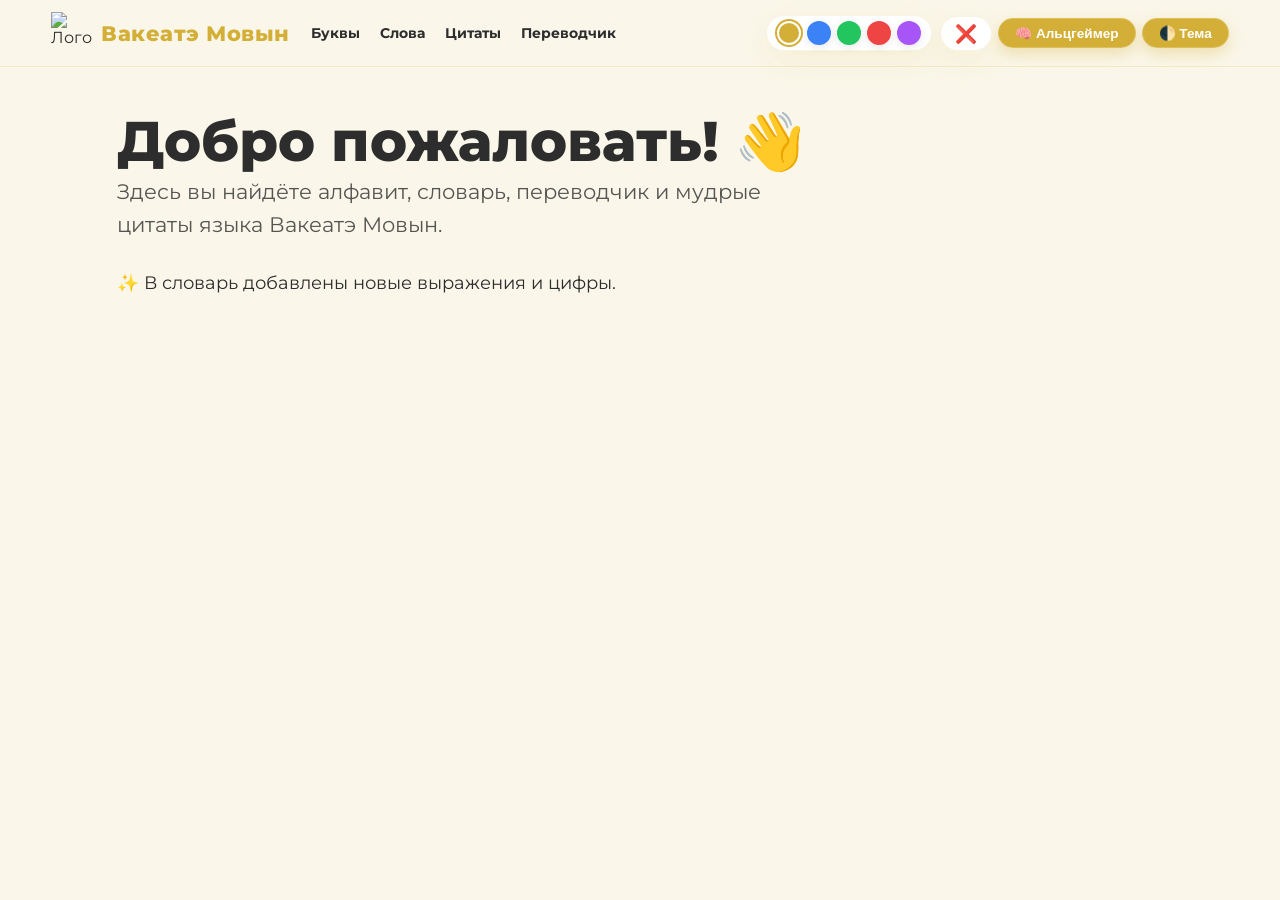
==== commit a01b88f2: "Update index.html" ====
--- a/index.html
+++ b/index.html
@@ -50,7 +50,7 @@
             flex-direction: column;
         }
 
-        /* Шапка: разделена на левую и правую группы */
+        /* Шапка */
         header {
             position: sticky;
             top: 0;
@@ -67,11 +67,10 @@
             gap: 8px;
         }
 
-        /* Левая группа: логотип и вкладки */
         .left-group {
             display: flex;
             align-items: center;
-            gap: 12px; /* небольшой отступ между логотипом и вкладками */
+            gap: 12px;
             flex-wrap: wrap;
         }
 
@@ -126,7 +125,6 @@
             box-shadow: 0 6px 14px rgba(var(--accent-rgb), 0.3);
         }
 
-        /* Правая группа: палитра и кнопки */
         .right-group {
             display: flex;
             align-items: center;
@@ -135,7 +133,7 @@
             justify-content: flex-end;
         }
 
-        #theme-btn, #alzheimer-btn {
+        #theme-btn, #alzheimer-btn, #translator-btn {
             background: var(--gold-grad);
             border: none;
             color: white;
@@ -148,12 +146,12 @@
             transition: 0.2s;
             border: 1px solid rgba(255,255,255,0.2);
         }
-        #theme-btn:hover, #alzheimer-btn:hover {
+        #theme-btn:hover, #alzheimer-btn:hover, #translator-btn:hover {
             transform: scale(1.02);
             box-shadow: 0 8px 22px rgba(var(--accent-rgb), 0.5);
         }
 
-        /* Цветовая палитра — выпадает влево от кнопки */
+        /* Цветовая палитра — десктопная версия (по умолчанию) */
         .color-picker-wrapper {
             position: relative;
             display: flex;
@@ -176,7 +174,7 @@
         }
         .color-picker {
             position: absolute;
-            right: 100%;        /* слева от кнопки */
+            right: 100%;
             top: 50%;
             transform: translateY(-50%);
             margin-right: 8px;
@@ -211,6 +209,32 @@
         .color-dot.active {
             border-color: white;
             box-shadow: 0 0 0 2px var(--accent);
+        }
+
+        /* Мобильная версия палитры: изначально скрыта, открывается вниз */
+        @media (max-width: 550px) {
+            .color-picker {
+                position: absolute;
+                right: auto;
+                left: 0;
+                top: 100%;
+                transform: translateY(8px);
+                margin-right: 0;
+                flex-direction: column;
+                align-items: flex-start;
+                gap: 8px;
+                padding: 10px;
+                border-radius: 20px;
+                white-space: normal;
+                display: flex; /* управляем через класс collapsed */
+            }
+            .color-picker.collapsed {
+                display: none;
+            }
+            .color-dot {
+                width: 30px;
+                height: 30px;
+            }
         }
 
         #speech-bubble {
@@ -266,12 +290,41 @@
         h2 {
             font-weight: 800;
             color: var(--accent);
-            margin-bottom: 25px;
+            margin-bottom: 15px;
             font-size: 2rem;
             border-left: 6px solid var(--accent);
             padding-left: 18px;
         }
 
+        /* Кнопки переключения вида */
+        .view-toggle {
+            display: flex;
+            gap: 8px;
+            margin-bottom: 20px;
+        }
+        .view-toggle button {
+            background: var(--card);
+            border: 1px solid var(--border-light);
+            color: var(--txt);
+            padding: 8px 16px;
+            border-radius: 40px;
+            font-weight: 600;
+            font-size: 0.9rem;
+            cursor: pointer;
+            transition: 0.2s;
+            box-shadow: var(--card-shadow);
+        }
+        .view-toggle button.active {
+            background: var(--gold-grad);
+            color: white;
+            border-color: transparent;
+        }
+        .view-toggle button:hover {
+            border-color: var(--accent);
+            transform: translateY(-2px);
+        }
+
+        /* Плиточный вид (по умолчанию) */
         .grid {
             display: grid;
             grid-template-columns: repeat(auto-fill, minmax(110px, 1fr));
@@ -299,21 +352,135 @@
             box-shadow: 0 20px 40px rgba(var(--accent-rgb), 0.25);
         }
 
-        .search-bar {
+        /* Списочный вид для алфавита */
+        .alphabet-list {
+            display: flex;
+            flex-direction: column;
+            gap: 8px;
+        }
+        .alphabet-list-item {
+            background: var(--card);
+            border-radius: 20px;
+            padding: 12px 20px;
+            display: flex;
+            align-items: center;
+            gap: 20px;
+            font-size: 1.2rem;
+            box-shadow: var(--card-shadow);
+            border: 1px solid var(--border-light);
+        }
+        .alphabet-list-item .char {
+            font-weight: 800;
+            font-size: 2rem;
+            color: var(--accent);
+            min-width: 60px;
+        }
+        .alphabet-list-item .pron {
+            opacity: 0.8;
+        }
+
+        /* Списочный вид для словаря */
+        .vocab-list-view {
+            display: flex;
+            flex-direction: column;
+            gap: 8px;
+        }
+        .vocab-list-item {
+            background: var(--card);
+            border-radius: 20px;
+            padding: 15px 20px;
+            box-shadow: var(--card-shadow);
+            border: 1px solid var(--border-light);
+            display: flex;
+            align-items: center;
+            gap: 20px;
+            flex-wrap: wrap;
+        }
+        .vocab-list-item .word {
+            font-weight: 800;
+            font-size: 1.5rem;
+            color: var(--accent);
+            min-width: 140px;
+        }
+        .vocab-list-item .part {
+            background: rgba(var(--accent-rgb), 0.15);
+            padding: 4px 12px;
+            border-radius: 30px;
+            font-size: 0.9rem;
+            font-weight: 600;
+            color: var(--accent);
+        }
+        .vocab-list-item .trans {
+            font-size: 1.2rem;
+            opacity: 0.85;
+            font-style: italic;
+        }
+
+        /* Переводчик */
+        .translator-container {
+            background: var(--card);
+            border-radius: 40px;
+            padding: 30px;
+            box-shadow: var(--card-shadow);
+            border: 1px solid var(--border-light);
+            max-width: 800px;
+            margin: 0 auto;
+        }
+        .translator-row {
+            display: flex;
+            gap: 15px;
+            align-items: center;
+            margin-bottom: 20px;
+            flex-wrap: wrap;
+        }
+        .translator-textarea {
+            flex: 1;
+            min-width: 200px;
+        }
+        .translator-textarea textarea {
             width: 100%;
-            padding: 16px 20px;
-            border-radius: 60px;
+            padding: 15px;
+            border-radius: 25px;
             border: 2px solid var(--border-light);
-            background: var(--card);
+            background: var(--bg);
             color: var(--txt);
-            font-size: 1.1rem;
-            margin-bottom: 20px;
-            transition: 0.2s;
-        }
-        .search-bar:focus {
+            font-family: 'Montserrat', sans-serif;
+            font-size: 1rem;
+            resize: vertical;
+        }
+        .translator-textarea textarea:focus {
             border-color: var(--accent);
             outline: none;
-            box-shadow: 0 0 0 4px rgba(var(--accent-rgb), 0.1);
+        }
+        .swap-btn {
+            background: var(--gold-grad);
+            border: none;
+            color: white;
+            width: 40px;
+            height: 40px;
+            border-radius: 50%;
+            font-size: 1.2rem;
+            cursor: pointer;
+            box-shadow: 0 4px 10px rgba(var(--accent-rgb), 0.3);
+        }
+        .translate-btn {
+            background: var(--gold-grad);
+            border: none;
+            color: white;
+            padding: 12px 30px;
+            border-radius: 40px;
+            font-weight: 700;
+            font-size: 1rem;
+            cursor: pointer;
+            width: fit-content;
+            margin: 0 auto 20px;
+        }
+        .translation-result {
+            background: var(--bg);
+            border-radius: 25px;
+            padding: 20px;
+            border: 2px solid var(--border-light);
+            min-height: 100px;
         }
 
         .filter-bar {
@@ -345,6 +512,23 @@
             border-color: transparent;
         }
 
+        .search-bar {
+            width: 100%;
+            padding: 16px 20px;
+            border-radius: 60px;
+            border: 2px solid var(--border-light);
+            background: var(--card);
+            color: var(--txt);
+            font-size: 1.1rem;
+            margin-bottom: 20px;
+            transition: 0.2s;
+        }
+        .search-bar:focus {
+            border-color: var(--accent);
+            outline: none;
+            box-shadow: 0 0 0 4px rgba(var(--accent-rgb), 0.1);
+        }
+
         .vocab-grid {
             display: grid;
             grid-template-columns: repeat(auto-fill, minmax(260px, 1fr));
@@ -440,10 +624,11 @@
         @media (max-width: 550px) {
             .logo-text { font-size: 1.1rem; }
             .nav-links a { padding: 4px 6px; font-size: 0.8rem; }
-            #theme-btn, #alzheimer-btn { padding: 5px 12px; font-size: 0.8rem; }
+            #theme-btn, #alzheimer-btn, #translator-btn { padding: 5px 12px; font-size: 0.8rem; }
             .card { font-size: 2rem; padding: 25px 5px; }
             .vocab-word { font-size: 1.7rem; }
-            /* на мобильных палитра может не помещаться слева, но оставляем как есть */
+            .translator-row { flex-direction: column; }
+            .swap-btn { transform: rotate(90deg); }
         }
     </style>
 </head>
@@ -452,7 +637,6 @@
 <div id="speech-bubble"></div>
 
 <header>
-    <!-- Левая группа: логотип и вкладки -->
     <div class="left-group">
         <div class="logo-container" onclick="showSection('home')">
             <img id="main-logo" src="logo.png" alt="Лого" class="logo-img">
@@ -462,10 +646,10 @@
             <a onclick="showSection('alphabet')">Буквы</a>
             <a onclick="showSection('vocab')">Слова</a>
             <a onclick="showSection('quotes')">Цитаты</a>
+            <a onclick="showSection('translator')">Переводчик</a>
         </nav>
     </div>
 
-    <!-- Правая группа: палитра и кнопки -->
     <div class="right-group">
         <div class="color-picker-wrapper">
             <span class="color-picker-toggle" id="colorPickerToggle" title="Выбрать цвет">❌</span>
@@ -487,21 +671,29 @@
     <section id="home" class="content-section active">
         <h1 id="home-title" style="font-weight: 800; font-size: clamp(2rem, 8vw, 3.5rem);">Добро пожаловать! 👋</h1>
         <p id="home-desc" style="font-size: 1.3rem; opacity: 0.8; line-height: 1.6; max-width: 700px;">
-            Здесь вы найдёте алфавит, словарь и мудрые цитаты языка Вакеатэ Мовын.
+            Здесь вы найдёте алфавит, словарь, переводчик и мудрые цитаты языка Вакеатэ Мовын.
         </p>
         <p id="home-note" style="margin-top: 30px; font-size: 1.1rem;">✨ В словарь добавлены новые выражения и цифры.</p>
     </section>
 
     <section id="alphabet" class="content-section">
         <h2>✧ Алфавит</h2>
-        <div class="grid" id="alpha-grid"></div>
+        <div class="view-toggle" id="alphabetViewToggle">
+            <button class="active" data-view="grid">Плитка</button>
+            <button data-view="list">Список</button>
+        </div>
+        <div id="alphabet-container"></div>
     </section>
 
     <section id="vocab" class="content-section">
         <h2>✧ Словарь</h2>
+        <div class="view-toggle" id="vocabViewToggle">
+            <button class="active" data-view="grid">Плитка</button>
+            <button data-view="list">Список</button>
+        </div>
         <input type="text" class="search-bar" id="searchInput" placeholder="🔍 Поиск по слову или переводу...">
         <div class="filter-bar" id="filterBar"></div>
-        <div id="vocab-list"></div>
+        <div id="vocab-container"></div>
     </section>
 
     <section id="quotes" class="content-section">
@@ -509,6 +701,28 @@
         <div class="quote-block">
             <div class="quote-text" id="quote-text">«почему я жаемна»</div>
             <div class="quote-author" id="quote-author">— Автор Сибилевца</div>
+        </div>
+    </section>
+
+    <section id="translator" class="content-section">
+        <h2>✧ Переводчик</h2>
+        <div class="translator-container">
+            <div class="translator-row">
+                <div class="translator-textarea">
+                    <textarea id="srcText" placeholder="Введите текст..."></textarea>
+                </div>
+                <button class="swap-btn" id="swapLang" title="Поменять языки">⇄</button>
+                <div class="translator-textarea">
+                    <textarea id="tgtText" placeholder="Перевод..." readonly></textarea>
+                </div>
+            </div>
+            <div style="display: flex; justify-content: center; gap: 15px;">
+                <button class="translate-btn" id="translateToRus">→ русский</button>
+                <button class="translate-btn" id="translateToLang">→ Вакеатэ</button>
+            </div>
+            <div class="translation-result" id="translationResult">
+                <p>Результат появится здесь</p>
+            </div>
         </div>
     </section>
 </main>
@@ -554,10 +768,16 @@
         let currentFilter = 'все';
         let searchQuery = '';
         let alzheimerMode = false;
+        let alphabetView = 'grid';
+        let vocabView = 'grid';
 
         try {
-            const saved = localStorage.getItem('vakeate-alzheimer');
-            if (saved === 'true') alzheimerMode = true;
+            const savedAlz = localStorage.getItem('vakeate-alzheimer');
+            if (savedAlz === 'true') alzheimerMode = true;
+            const savedAlphabetView = localStorage.getItem('vakeate-alphabetView');
+            if (savedAlphabetView) alphabetView = savedAlphabetView;
+            const savedVocabView = localStorage.getItem('vakeate-vocabView');
+            if (savedVocabView) vocabView = savedVocabView;
         } catch (e) {}
 
         function maybeRepeat(text) {
@@ -574,7 +794,7 @@
             saveAlzheimer();
 
             document.getElementById('home-title').innerText = maybeRepeat('Добро пожаловать! 👋');
-            document.getElementById('home-desc').innerText = maybeRepeat('Здесь вы найдёте алфавит, словарь и мудрые цитаты языка Вакеатэ Мовын.');
+            document.getElementById('home-desc').innerText = maybeRepeat('Здесь вы найдёте алфавит, словарь, переводчик и мудрые цитаты языка Вакеатэ Мовын.');
             document.getElementById('home-note').innerText = maybeRepeat('✨ В словарь добавлены новые выражения и цифры.');
             document.getElementById('quote-text').innerText = maybeRepeat('«почему я жаемна»');
             document.getElementById('quote-author').innerText = maybeRepeat('— Автор Сибилевца');
@@ -584,9 +804,7 @@
             renderVocab();
 
             const bubble = document.getElementById('speech-bubble');
-            if (bubble.style.display === 'block') {
-                bubble.style.display = 'none';
-            }
+            if (bubble.style.display === 'block') bubble.style.display = 'none';
         }
 
         function showHint(text) {
@@ -614,24 +832,9 @@
         function hexToRgb(hex) {
             if (hex.startsWith('#')) {
                 const bigint = parseInt(hex.slice(1), 16);
-                return {
-                    r: (bigint >> 16) & 255,
-                    g: (bigint >> 8) & 255,
-                    b: bigint & 255
-                };
+                return { r: (bigint >> 16) & 255, g: (bigint >> 8) & 255, b: bigint & 255 };
             }
             return { r: 0, g: 0, b: 0 };
-        }
-
-        function shadeColor(hex, lightness) {
-            const { r, g, b } = hexToRgb(hex);
-            let hsl = rgbToHsl(r, g, b);
-            hsl[2] = lightness;
-            let rgb = hslToRgb(hsl[0], hsl[1], hsl[2]);
-            return {
-                color: `rgb(${rgb[0]}, ${rgb[1]}, ${rgb[2]})`,
-                rgb: rgb
-            };
         }
 
         function rgbToHsl(r, g, b) {
@@ -675,6 +878,14 @@
             return [Math.round(r * 255), Math.round(g * 255), Math.round(b * 255)];
         }
 
+        function shadeColor(hex, lightness) {
+            const { r, g, b } = hexToRgb(hex);
+            let hsl = rgbToHsl(r, g, b);
+            hsl[2] = lightness;
+            let rgb = hslToRgb(hsl[0], hsl[1], hsl[2]);
+            return { color: `rgb(${rgb[0]}, ${rgb[1]}, ${rgb[2]})`, rgb };
+        }
+
         function updateBackgroundForCurrentTheme() {
             const theme = document.body.getAttribute('data-theme') || 'light';
             const accentColor = getComputedStyle(document.documentElement).getPropertyValue('--accent').trim();
@@ -691,20 +902,25 @@
             if (id === 'vocab') {
                 renderFilterBar();
                 renderVocab();
+            } else if (id === 'alphabet') {
+                renderAlphabet();
             }
         }
 
         function renderAlphabet() {
-            const grid = document.getElementById('alpha-grid');
-            if (!grid) return;
-            grid.innerHTML = DATABASE.alphabet.map(item => {
-                const pron = item.pron.replace(/'/g, "&apos;");
-                return `<div class="card" 
-                    onmouseenter="showHint('${pron}')" onmouseleave="hideHint()"
-                    ontouchstart="showHint('${pron}')" ontouchend="hideHint()">
-                    ${item.char}
-                </div>`;
-            }).join('');
+            const container = document.getElementById('alphabet-container');
+            if (!container) return;
+
+            if (alphabetView === 'grid') {
+                container.innerHTML = `<div class="grid">${DATABASE.alphabet.map(item => {
+                    const pron = item.pron.replace(/'/g, "&apos;");
+                    return `<div class="card" onmouseenter="showHint('${pron}')" onmouseleave="hideHint()" ontouchstart="showHint('${pron}')" ontouchend="hideHint()">${item.char}</div>`;
+                }).join('')}</div>`;
+            } else {
+                container.innerHTML = `<div class="alphabet-list">${DATABASE.alphabet.map(item => {
+                    return `<div class="alphabet-list-item"><span class="char">${item.char}</span> <span class="pron">[${item.pron}]</span></div>`;
+                }).join('')}</div>`;
+            }
         }
 
         function getUniqueParts() {
@@ -731,7 +947,7 @@
         }
 
         function renderVocab() {
-            const container = document.getElementById('vocab-list');
+            const container = document.getElementById('vocab-container');
             if (!container) return;
 
             let filtered = DATABASE.dictionary;
@@ -753,18 +969,33 @@
                 return;
             }
 
-            let html = '<div class="vocab-grid">';
-            filtered.forEach(entry => {
-                html += `
-                    <div class="vocab-card">
-                        <div class="vocab-word">${maybeRepeat(entry.word)}</div>
-                        <div class="vocab-part">${maybeRepeat(entry.part)}</div>
-                        <div class="vocab-trans">${maybeRepeat(entry.translation)}</div>
-                    </div>
-                `;
-            });
-            html += '</div>';
-            container.innerHTML = html;
+            if (vocabView === 'grid') {
+                let html = '<div class="vocab-grid">';
+                filtered.forEach(entry => {
+                    html += `
+                        <div class="vocab-card">
+                            <div class="vocab-word">${maybeRepeat(entry.word)}</div>
+                            <div class="vocab-part">${maybeRepeat(entry.part)}</div>
+                            <div class="vocab-trans">${maybeRepeat(entry.translation)}</div>
+                        </div>
+                    `;
+                });
+                html += '</div>';
+                container.innerHTML = html;
+            } else {
+                let html = '<div class="vocab-list-view">';
+                filtered.forEach(entry => {
+                    html += `
+                        <div class="vocab-list-item">
+                            <span class="word">${maybeRepeat(entry.word)}</span>
+                            <span class="part">${maybeRepeat(entry.part)}</span>
+                            <span class="trans">${maybeRepeat(entry.translation)}</span>
+                        </div>
+                    `;
+                });
+                html += '</div>';
+                container.innerHTML = html;
+            }
         }
 
         function setupSearch() {
@@ -776,38 +1007,101 @@
             });
         }
 
+        function initAlphabetViewToggle() {
+            const toggle = document.getElementById('alphabetViewToggle');
+            if (!toggle) return;
+            const buttons = toggle.querySelectorAll('button');
+            buttons.forEach(btn => {
+                btn.addEventListener('click', () => {
+                    buttons.forEach(b => b.classList.remove('active'));
+                    btn.classList.add('active');
+                    alphabetView = btn.dataset.view;
+                    localStorage.setItem('vakeate-alphabetView', alphabetView);
+                    renderAlphabet();
+                });
+            });
+            buttons.forEach(btn => {
+                if (btn.dataset.view === alphabetView) btn.classList.add('active');
+            });
+        }
+
+        function initVocabViewToggle() {
+            const toggle = document.getElementById('vocabViewToggle');
+            if (!toggle) return;
+            const buttons = toggle.querySelectorAll('button');
+            buttons.forEach(btn => {
+                btn.addEventListener('click', () => {
+                    buttons.forEach(b => b.classList.remove('active'));
+                    btn.classList.add('active');
+                    vocabView = btn.dataset.view;
+                    localStorage.setItem('vakeate-vocabView', vocabView);
+                    renderVocab();
+                });
+            });
+            buttons.forEach(btn => {
+                if (btn.dataset.view === vocabView) btn.classList.add('active');
+            });
+        }
+
+        function initTranslator() {
+            const srcText = document.getElementById('srcText');
+            const tgtText = document.getElementById('tgtText');
+            const resultDiv = document.getElementById('translationResult');
+            const swapBtn = document.getElementById('swapLang');
+            const toRusBtn = document.getElementById('translateToRus');
+            const toLangBtn = document.getElementById('translateToLang');
+
+            function translate(text, direction) {
+                if (!text.trim()) return '';
+                const words = text.trim().split(/\s+/);
+                const translatedWords = words.map(w => {
+                    const clean = w.replace(/[.,!?;:()\[\]{}<>]/g, '');
+                    if (direction === 'toRus') {
+                        const entry = DATABASE.dictionary.find(e => e.word.toLowerCase() === clean.toLowerCase());
+                        return entry ? entry.translation : w;
+                    } else {
+                        const entry = DATABASE.dictionary.find(e => e.translation.toLowerCase().includes(clean.toLowerCase()));
+                        return entry ? entry.word : w;
+                    }
+                });
+                return translatedWords.join(' ');
+            }
+
+            toRusBtn.addEventListener('click', () => {
+                const src = srcText.value;
+                const translated = translate(src, 'toRus');
+                tgtText.value = translated;
+                resultDiv.innerHTML = `<p>${maybeRepeat('Перевод выполнен')}</p>`;
+            });
+
+            toLangBtn.addEventListener('click', () => {
+                const src = srcText.value;
+                const translated = translate(src, 'toLang');
+                tgtText.value = translated;
+                resultDiv.innerHTML = `<p>${maybeRepeat('Перевод выполнен')}</p>`;
+            });
+
+            swapBtn.addEventListener('click', () => {
+                const tmp = srcText.value;
+                srcText.value = tgtText.value;
+                tgtText.value = tmp;
+            });
+        }
+
         function setAccentColor(color) {
             const root = document.documentElement;
             let accent, accentRgb;
             switch(color) {
-                case 'gold':
-                    accent = '#d4af37';
-                    accentRgb = '212, 175, 55';
-                    break;
-                case 'blue':
-                    accent = '#3b82f6';
-                    accentRgb = '59, 130, 246';
-                    break;
-                case 'green':
-                    accent = '#22c55e';
-                    accentRgb = '34, 197, 94';
-                    break;
-                case 'red':
-                    accent = '#ef4444';
-                    accentRgb = '239, 68, 68';
-                    break;
-                case 'purple':
-                    accent = '#a855f7';
-                    accentRgb = '168, 85, 247';
-                    break;
-                default:
-                    accent = '#d4af37';
-                    accentRgb = '212, 175, 55';
+                case 'gold': accent = '#d4af37'; accentRgb = '212, 175, 55'; break;
+                case 'blue': accent = '#3b82f6'; accentRgb = '59, 130, 246'; break;
+                case 'green': accent = '#22c55e'; accentRgb = '34, 197, 94'; break;
+                case 'red': accent = '#ef4444'; accentRgb = '239, 68, 68'; break;
+                case 'purple': accent = '#a855f7'; accentRgb = '168, 85, 247'; break;
+                default: accent = '#d4af37'; accentRgb = '212, 175, 55';
             }
             root.style.setProperty('--accent', accent);
             root.style.setProperty('--accent-rgb', accentRgb);
-            root.style.setProperty('--gold-grad', `linear-gradient(135deg, ${accent} 0%, ${adjustBrightness(accent, -20)} 100%)`);
-
+            root.style.setProperty('--gold-grad', `linear-gradient(135deg, ${accent} 0%, ${accent} 100%)`);
             updateBackgroundForCurrentTheme();
 
             document.querySelectorAll('.color-dot').forEach(dot => {
@@ -815,19 +1109,24 @@
             });
         }
 
-        function adjustBrightness(hex, percent) {
-            return hex;
-        }
-
         function initColorPicker() {
             const toggleBtn = document.getElementById('colorPickerToggle');
             const picker = document.getElementById('colorPicker');
-            if (toggleBtn && picker) {
-                toggleBtn.addEventListener('click', () => {
-                    picker.classList.toggle('collapsed');
-                    toggleBtn.innerText = picker.classList.contains('collapsed') ? '🎨' : '❌';
-                });
-            }
+            const isMobile = window.matchMedia('(max-width: 550px)').matches;
+
+            // Устанавливаем начальное состояние в зависимости от ориентации
+            if (isMobile) {
+                picker.classList.add('collapsed');
+                toggleBtn.innerText = '🎨';
+            } else {
+                picker.classList.remove('collapsed');
+                toggleBtn.innerText = '❌';
+            }
+
+            toggleBtn.addEventListener('click', () => {
+                picker.classList.toggle('collapsed');
+                toggleBtn.innerText = picker.classList.contains('collapsed') ? '🎨' : '❌';
+            });
 
             const dots = document.querySelectorAll('.color-dot');
             dots.forEach(dot => {
@@ -843,7 +1142,7 @@
 
             if (alzheimerMode) {
                 document.getElementById('home-title').innerText = maybeRepeat('Добро пожаловать! 👋');
-                document.getElementById('home-desc').innerText = maybeRepeat('Здесь вы найдёте алфавит, словарь и мудрые цитаты языка Вакеатэ Мовын.');
+                document.getElementById('home-desc').innerText = maybeRepeat('Здесь вы найдёте алфавит, словарь, переводчик и мудрые цитаты языка Вакеатэ Мовын.');
                 document.getElementById('home-note').innerText = maybeRepeat('✨ В словарь добавлены новые выражения и цифры.');
                 document.getElementById('quote-text').innerText = maybeRepeat('«почему я жаемна»');
                 document.getElementById('quote-author').innerText = maybeRepeat('— Автор Сибилевца');
@@ -855,6 +1154,9 @@
             setupSearch();
             showSection('home');
             initColorPicker();
+            initAlphabetViewToggle();
+            initVocabViewToggle();
+            initTranslator();
 
             setAccentColor('gold');
 
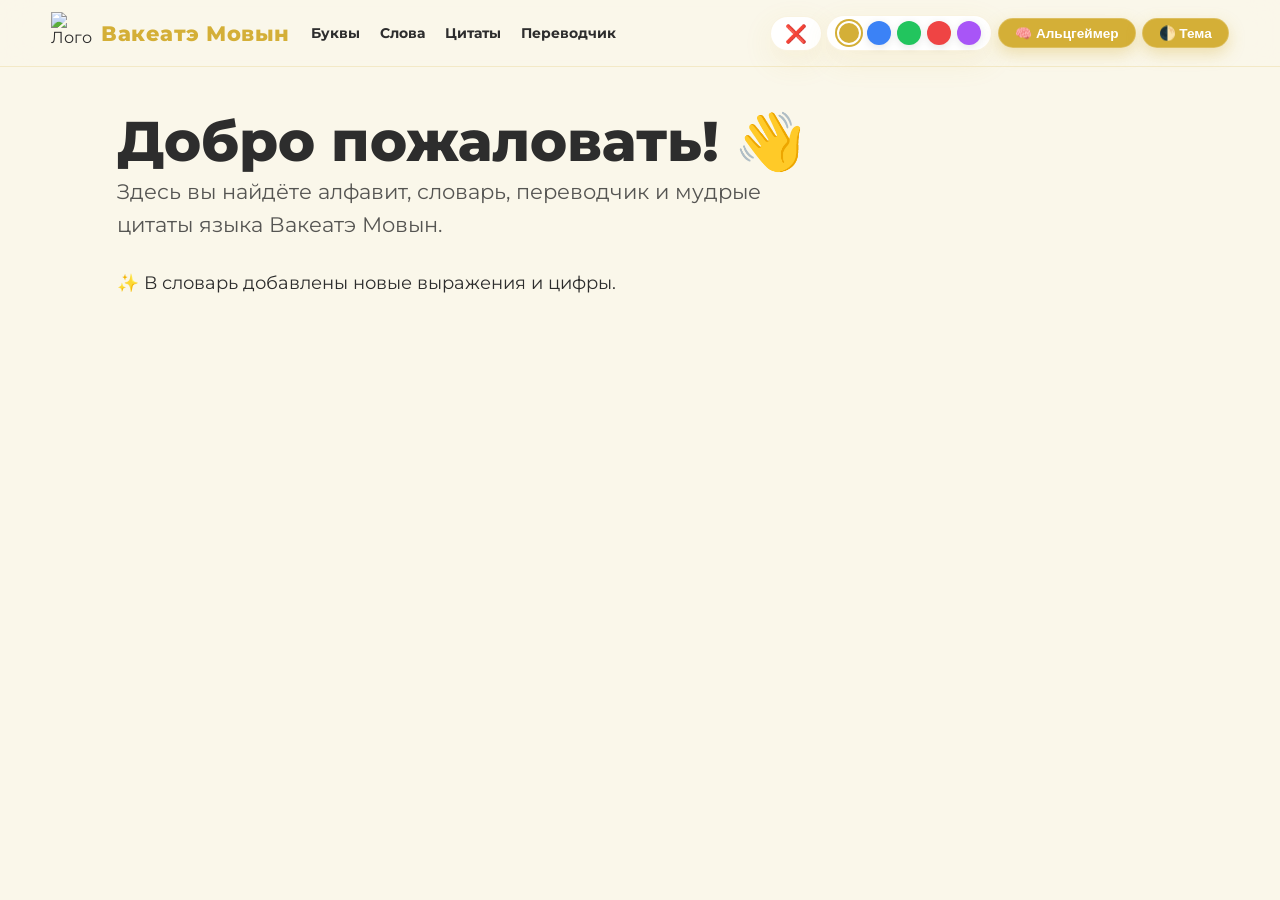
==== commit e4547841: "Update index.html" ====
--- a/index.html
+++ b/index.html
@@ -50,7 +50,6 @@
             flex-direction: column;
         }
 
-        /* Шапка */
         header {
             position: sticky;
             top: 0;
@@ -151,11 +150,11 @@
             box-shadow: 0 8px 22px rgba(var(--accent-rgb), 0.5);
         }
 
-        /* Цветовая палитра — десктопная версия (по умолчанию) */
+        /* Цветовая палитра — часть потока (не абсолютная) */
         .color-picker-wrapper {
-            position: relative;
             display: flex;
             align-items: center;
+            gap: 4px;
         }
         .color-picker-toggle {
             background: var(--card);
@@ -173,21 +172,14 @@
             transform: scale(1.02);
         }
         .color-picker {
-            position: absolute;
-            right: 100%;
-            top: 50%;
-            transform: translateY(-50%);
-            margin-right: 8px;
+            display: flex;
+            gap: 6px;
+            align-items: center;
             background: var(--card);
             border-radius: 40px;
             padding: 5px 10px;
             box-shadow: var(--card-shadow);
             border: 1px solid var(--border-light);
-            display: flex;
-            gap: 6px;
-            align-items: center;
-            white-space: nowrap;
-            z-index: 1100;
             transition: 0.2s;
         }
         .color-picker.collapsed {
@@ -211,29 +203,30 @@
             box-shadow: 0 0 0 2px var(--accent);
         }
 
-        /* Мобильная версия палитры: изначально скрыта, открывается вниз */
+        /* Мобильная адаптация: уменьшаем точки и кнопки, чтобы помещались */
         @media (max-width: 550px) {
+            .color-dot {
+                width: 20px;
+                height: 20px;
+            }
             .color-picker {
-                position: absolute;
-                right: auto;
-                left: 0;
-                top: 100%;
-                transform: translateY(8px);
-                margin-right: 0;
-                flex-direction: column;
-                align-items: flex-start;
-                gap: 8px;
-                padding: 10px;
-                border-radius: 20px;
-                white-space: normal;
-                display: flex; /* управляем через класс collapsed */
-            }
-            .color-picker.collapsed {
-                display: none;
-            }
-            .color-dot {
-                width: 30px;
-                height: 30px;
+                padding: 4px 8px;
+                gap: 4px;
+            }
+            .color-picker-toggle {
+                padding: 4px 10px;
+                font-size: 1rem;
+            }
+            #theme-btn, #alzheimer-btn, #translator-btn {
+                padding: 4px 12px;
+                font-size: 0.8rem;
+            }
+            .nav-links a {
+                padding: 4px 6px;
+                font-size: 0.8rem;
+            }
+            .logo-text {
+                font-size: 1.1rem;
             }
         }
 
@@ -296,7 +289,6 @@
             padding-left: 18px;
         }
 
-        /* Кнопки переключения вида */
         .view-toggle {
             display: flex;
             gap: 8px;
@@ -324,7 +316,6 @@
             transform: translateY(-2px);
         }
 
-        /* Плиточный вид (по умолчанию) */
         .grid {
             display: grid;
             grid-template-columns: repeat(auto-fill, minmax(110px, 1fr));
@@ -352,7 +343,6 @@
             box-shadow: 0 20px 40px rgba(var(--accent-rgb), 0.25);
         }
 
-        /* Списочный вид для алфавита */
         .alphabet-list {
             display: flex;
             flex-direction: column;
@@ -379,7 +369,6 @@
             opacity: 0.8;
         }
 
-        /* Списочный вид для словаря */
         .vocab-list-view {
             display: flex;
             flex-direction: column;
@@ -416,7 +405,6 @@
             font-style: italic;
         }
 
-        /* Переводчик */
         .translator-container {
             background: var(--card);
             border-radius: 40px;
@@ -622,13 +610,12 @@
         }
 
         @media (max-width: 550px) {
-            .logo-text { font-size: 1.1rem; }
-            .nav-links a { padding: 4px 6px; font-size: 0.8rem; }
-            #theme-btn, #alzheimer-btn, #translator-btn { padding: 5px 12px; font-size: 0.8rem; }
-            .card { font-size: 2rem; padding: 25px 5px; }
-            .vocab-word { font-size: 1.7rem; }
-            .translator-row { flex-direction: column; }
-            .swap-btn { transform: rotate(90deg); }
+            .translator-row {
+                flex-direction: column;
+            }
+            .swap-btn {
+                transform: rotate(90deg);
+            }
         }
     </style>
 </head>
@@ -1112,16 +1099,10 @@
         function initColorPicker() {
             const toggleBtn = document.getElementById('colorPickerToggle');
             const picker = document.getElementById('colorPicker');
-            const isMobile = window.matchMedia('(max-width: 550px)').matches;
-
-            // Устанавливаем начальное состояние в зависимости от ориентации
-            if (isMobile) {
-                picker.classList.add('collapsed');
-                toggleBtn.innerText = '🎨';
-            } else {
-                picker.classList.remove('collapsed');
-                toggleBtn.innerText = '❌';
-            }
+
+            // Палитра открыта по умолчанию (❌)
+            picker.classList.remove('collapsed');
+            toggleBtn.innerText = '❌';
 
             toggleBtn.addEventListener('click', () => {
                 picker.classList.toggle('collapsed');
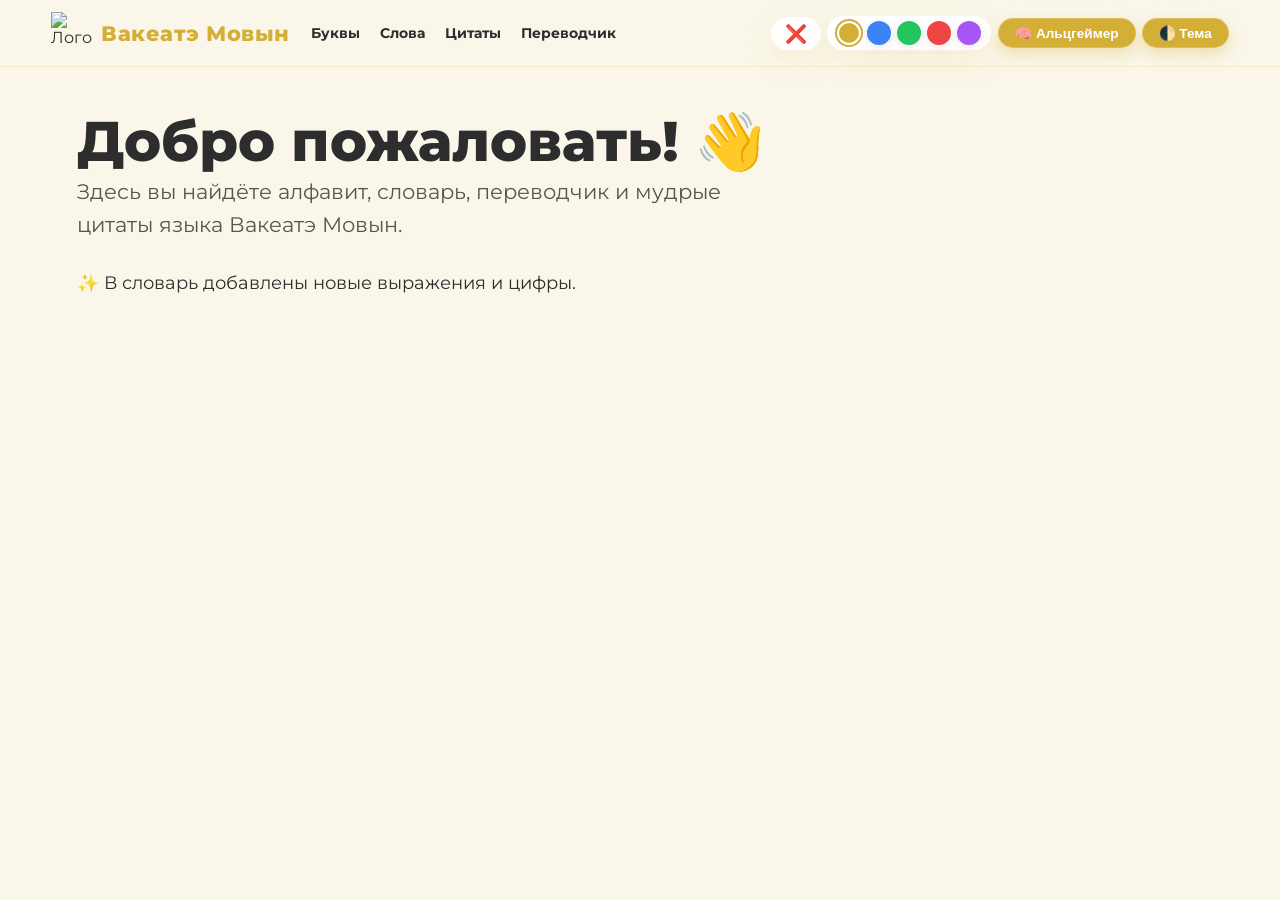
==== commit c21c5c35: "Update index.html" ====
--- a/index.html
+++ b/index.html
@@ -132,7 +132,7 @@
             justify-content: flex-end;
         }
 
-        #theme-btn, #alzheimer-btn, #translator-btn {
+        #theme-btn, #alzheimer-btn {
             background: var(--gold-grad);
             border: none;
             color: white;
@@ -145,12 +145,12 @@
             transition: 0.2s;
             border: 1px solid rgba(255,255,255,0.2);
         }
-        #theme-btn:hover, #alzheimer-btn:hover, #translator-btn:hover {
+        #theme-btn:hover, #alzheimer-btn:hover {
             transform: scale(1.02);
             box-shadow: 0 8px 22px rgba(var(--accent-rgb), 0.5);
         }
 
-        /* Цветовая палитра — часть потока (не абсолютная) */
+        /* Цветовая палитра — статичная */
         .color-picker-wrapper {
             display: flex;
             align-items: center;
@@ -203,7 +203,6 @@
             box-shadow: 0 0 0 2px var(--accent);
         }
 
-        /* Мобильная адаптация: уменьшаем точки и кнопки, чтобы помещались */
         @media (max-width: 550px) {
             .color-dot {
                 width: 20px;
@@ -217,7 +216,7 @@
                 padding: 4px 10px;
                 font-size: 1rem;
             }
-            #theme-btn, #alzheimer-btn, #translator-btn {
+            #theme-btn, #alzheimer-btn {
                 padding: 4px 12px;
                 font-size: 0.8rem;
             }
@@ -260,7 +259,7 @@
 
         main {
             padding: 40px 6%;
-            max-width: 1200px;
+            max-width: 1400px;
             margin: 0 auto;
             width: 100%;
             flex: 1;
@@ -405,70 +404,85 @@
             font-style: italic;
         }
 
+        /* Переводчик — увеличенный размер */
         .translator-container {
             background: var(--card);
             border-radius: 40px;
-            padding: 30px;
+            padding: 40px;
             box-shadow: var(--card-shadow);
             border: 1px solid var(--border-light);
-            max-width: 800px;
+            max-width: 1000px;
             margin: 0 auto;
         }
         .translator-row {
             display: flex;
-            gap: 15px;
-            align-items: center;
-            margin-bottom: 20px;
+            gap: 20px;
+            align-items: stretch;
+            margin-bottom: 30px;
             flex-wrap: wrap;
         }
         .translator-textarea {
-            flex: 1;
-            min-width: 200px;
+            flex: 1 1 300px;
+            display: flex;
+            flex-direction: column;
         }
         .translator-textarea textarea {
             width: 100%;
-            padding: 15px;
-            border-radius: 25px;
+            padding: 20px;
+            border-radius: 30px;
             border: 2px solid var(--border-light);
             background: var(--bg);
             color: var(--txt);
             font-family: 'Montserrat', sans-serif;
-            font-size: 1rem;
+            font-size: 1.2rem;
             resize: vertical;
+            min-height: 200px;
+            transition: 0.2s;
         }
         .translator-textarea textarea:focus {
             border-color: var(--accent);
             outline: none;
+            box-shadow: 0 0 0 4px rgba(var(--accent-rgb), 0.1);
         }
         .swap-btn {
             background: var(--gold-grad);
             border: none;
             color: white;
-            width: 40px;
-            height: 40px;
+            width: 50px;
+            height: 50px;
             border-radius: 50%;
-            font-size: 1.2rem;
+            font-size: 1.5rem;
             cursor: pointer;
             box-shadow: 0 4px 10px rgba(var(--accent-rgb), 0.3);
-        }
-        .translate-btn {
+            align-self: center;
+            flex-shrink: 0;
+        }
+        .direction-buttons {
+            display: flex;
+            justify-content: center;
+            gap: 20px;
+            margin-top: 20px;
+        }
+        .direction-btn {
             background: var(--gold-grad);
             border: none;
             color: white;
-            padding: 12px 30px;
-            border-radius: 40px;
+            padding: 15px 40px;
+            border-radius: 60px;
             font-weight: 700;
-            font-size: 1rem;
+            font-size: 1.2rem;
             cursor: pointer;
-            width: fit-content;
-            margin: 0 auto 20px;
-        }
-        .translation-result {
-            background: var(--bg);
-            border-radius: 25px;
-            padding: 20px;
-            border: 2px solid var(--border-light);
-            min-height: 100px;
+            box-shadow: 0 6px 16px rgba(var(--accent-rgb), 0.35);
+            transition: 0.2s;
+        }
+        .direction-btn:hover {
+            transform: scale(1.02);
+            box-shadow: 0 8px 22px rgba(var(--accent-rgb), 0.5);
+        }
+        .direction-btn.active {
+            background: var(--gold-grad);
+            opacity: 0.9;
+            box-shadow: 0 0 0 3px var(--accent);
         }
 
         .filter-bar {
@@ -615,6 +629,16 @@
             }
             .swap-btn {
                 transform: rotate(90deg);
+                align-self: center;
+            }
+            .direction-buttons {
+                flex-direction: column;
+                align-items: center;
+                gap: 10px;
+            }
+            .direction-btn {
+                width: 100%;
+                padding: 12px;
             }
         }
     </style>
@@ -703,12 +727,9 @@
                     <textarea id="tgtText" placeholder="Перевод..." readonly></textarea>
                 </div>
             </div>
-            <div style="display: flex; justify-content: center; gap: 15px;">
-                <button class="translate-btn" id="translateToRus">→ русский</button>
-                <button class="translate-btn" id="translateToLang">→ Вакеатэ</button>
-            </div>
-            <div class="translation-result" id="translationResult">
-                <p>Результат появится здесь</p>
+            <div class="direction-buttons">
+                <button class="direction-btn" id="toRusBtn" data-dir="toRus">→ русский</button>
+                <button class="direction-btn" id="toLangBtn" data-dir="toLang">→ Вакеатэ</button>
             </div>
         </div>
     </section>
@@ -757,6 +778,7 @@
         let alzheimerMode = false;
         let alphabetView = 'grid';
         let vocabView = 'grid';
+        let currentDirection = 'toRus'; // по умолчанию с языка на русский
 
         try {
             const savedAlz = localStorage.getItem('vakeate-alzheimer');
@@ -891,6 +913,8 @@
                 renderVocab();
             } else if (id === 'alphabet') {
                 renderAlphabet();
+            } else if (id === 'translator') {
+                updateDirectionButtons();
             }
         }
 
@@ -1030,49 +1054,74 @@
             });
         }
 
+        // Переводчик
+        function translateText(text, direction) {
+            if (!text.trim()) return '';
+            const words = text.trim().split(/\s+/);
+            const translatedWords = words.map(w => {
+                const clean = w.replace(/[.,!?;:()\[\]{}<>]/g, '');
+                if (direction === 'toRus') {
+                    const entry = DATABASE.dictionary.find(e => e.word.toLowerCase() === clean.toLowerCase());
+                    return entry ? entry.translation : w;
+                } else {
+                    const entry = DATABASE.dictionary.find(e => e.translation.toLowerCase().includes(clean.toLowerCase()));
+                    return entry ? entry.word : w;
+                }
+            });
+            return translatedWords.join(' ');
+        }
+
+        function updateTranslation() {
+            const src = document.getElementById('srcText').value;
+            const tgt = document.getElementById('tgtText');
+            tgt.value = translateText(src, currentDirection);
+        }
+
+        function setDirection(dir) {
+            currentDirection = dir;
+            updateDirectionButtons();
+            updateTranslation();
+        }
+
+        function updateDirectionButtons() {
+            const toRusBtn = document.getElementById('toRusBtn');
+            const toLangBtn = document.getElementById('toLangBtn');
+            if (currentDirection === 'toRus') {
+                toRusBtn.classList.add('active');
+                toLangBtn.classList.remove('active');
+            } else {
+                toRusBtn.classList.remove('active');
+                toLangBtn.classList.add('active');
+            }
+        }
+
         function initTranslator() {
             const srcText = document.getElementById('srcText');
             const tgtText = document.getElementById('tgtText');
-            const resultDiv = document.getElementById('translationResult');
             const swapBtn = document.getElementById('swapLang');
-            const toRusBtn = document.getElementById('translateToRus');
-            const toLangBtn = document.getElementById('translateToLang');
-
-            function translate(text, direction) {
-                if (!text.trim()) return '';
-                const words = text.trim().split(/\s+/);
-                const translatedWords = words.map(w => {
-                    const clean = w.replace(/[.,!?;:()\[\]{}<>]/g, '');
-                    if (direction === 'toRus') {
-                        const entry = DATABASE.dictionary.find(e => e.word.toLowerCase() === clean.toLowerCase());
-                        return entry ? entry.translation : w;
-                    } else {
-                        const entry = DATABASE.dictionary.find(e => e.translation.toLowerCase().includes(clean.toLowerCase()));
-                        return entry ? entry.word : w;
-                    }
-                });
-                return translatedWords.join(' ');
-            }
-
-            toRusBtn.addEventListener('click', () => {
+            const toRusBtn = document.getElementById('toRusBtn');
+            const toLangBtn = document.getElementById('toLangBtn');
+
+            // Автоматический перевод при вводе
+            srcText.addEventListener('input', updateTranslation);
+
+            // Смена направления
+            toRusBtn.addEventListener('click', () => setDirection('toRus'));
+            toLangBtn.addEventListener('click', () => setDirection('toLang'));
+
+            // Обмен языков: меняем тексты и инвертируем направление
+            swapBtn.addEventListener('click', () => {
                 const src = srcText.value;
-                const translated = translate(src, 'toRus');
-                tgtText.value = translated;
-                resultDiv.innerHTML = `<p>${maybeRepeat('Перевод выполнен')}</p>`;
+                const tgt = tgtText.value;
+                srcText.value = tgt;
+                tgtText.value = src;
+                // меняем направление на противоположное
+                const newDir = currentDirection === 'toRus' ? 'toLang' : 'toRus';
+                setDirection(newDir);
             });
 
-            toLangBtn.addEventListener('click', () => {
-                const src = srcText.value;
-                const translated = translate(src, 'toLang');
-                tgtText.value = translated;
-                resultDiv.innerHTML = `<p>${maybeRepeat('Перевод выполнен')}</p>`;
-            });
-
-            swapBtn.addEventListener('click', () => {
-                const tmp = srcText.value;
-                srcText.value = tgtText.value;
-                tgtText.value = tmp;
-            });
+            // Начальное состояние
+            setDirection('toRus');
         }
 
         function setAccentColor(color) {
@@ -1100,7 +1149,6 @@
             const toggleBtn = document.getElementById('colorPickerToggle');
             const picker = document.getElementById('colorPicker');
 
-            // Палитра открыта по умолчанию (❌)
             picker.classList.remove('collapsed');
             toggleBtn.innerText = '❌';
 
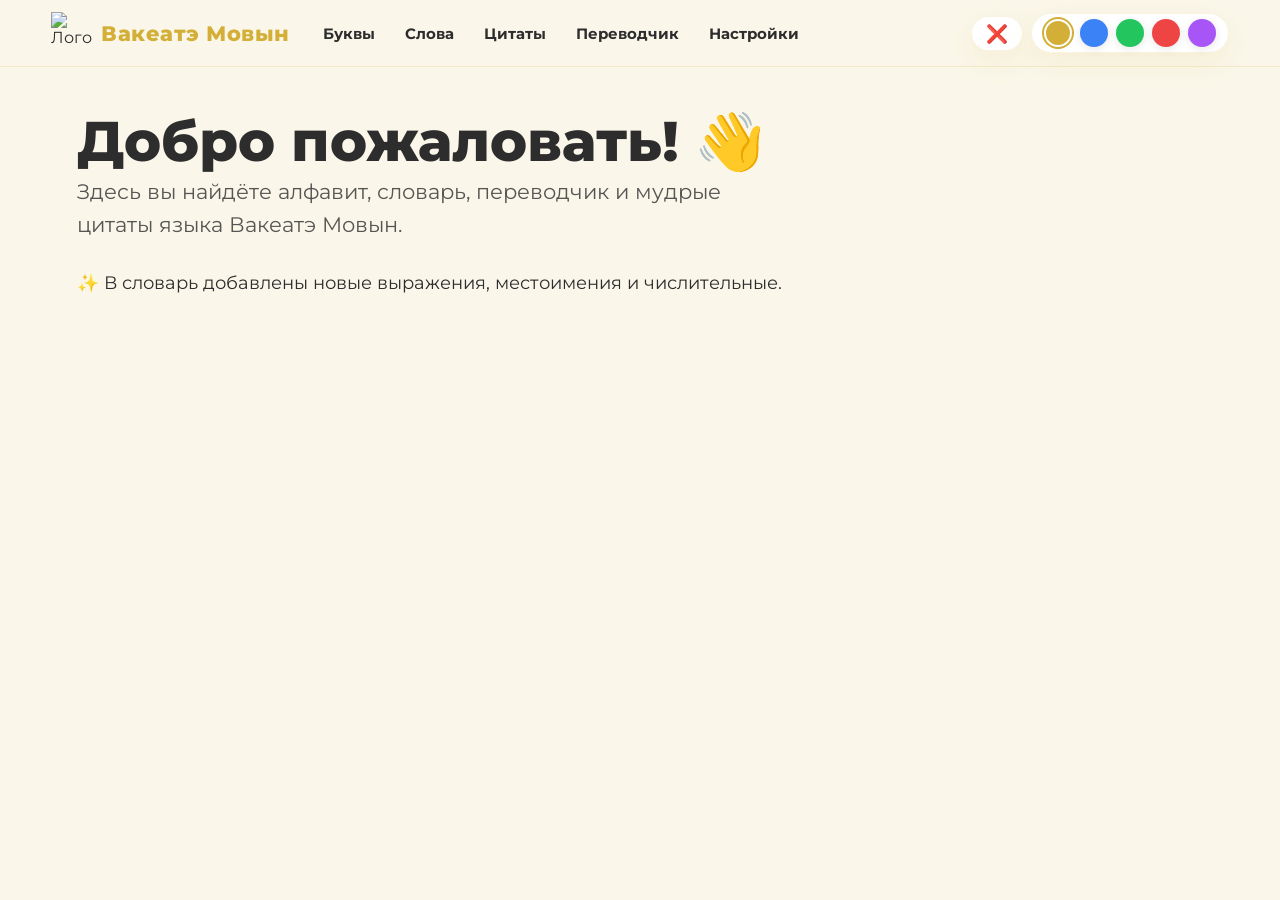
==== commit 8b6da4c0: "Update index.html" ====
--- a/index.html
+++ b/index.html
@@ -39,6 +39,20 @@
             --header-border: rgba(212, 175, 55, 0.3);
         }
 
+        /* Режимы для дальтоников */
+        body.protanopia {
+            filter: url('#protanopia');
+        }
+        body.deuteranopia {
+            filter: url('#deuteranopia');
+        }
+        body.tritanopia {
+            filter: url('#tritanopia');
+        }
+        body.achromatopsia {
+            filter: grayscale(100%);
+        }
+
         body {
             font-family: 'Montserrat', sans-serif;
             background: var(--bg);
@@ -69,7 +83,7 @@
         .left-group {
             display: flex;
             align-items: center;
-            gap: 12px;
+            gap: 20px;
             flex-wrap: wrap;
         }
 
@@ -101,15 +115,15 @@
 
         .nav-links {
             display: flex;
-            gap: 2px;
+            gap: 4px;
         }
 
         .nav-links a {
             text-decoration: none;
             color: var(--txt);
             font-weight: 700;
-            font-size: 0.9rem;
-            padding: 5px 8px;
+            font-size: 0.95rem;
+            padding: 8px 12px;
             border-radius: 30px;
             background: transparent;
             transition: 0.2s;
@@ -127,35 +141,11 @@
         .right-group {
             display: flex;
             align-items: center;
-            gap: 6px;
+            gap: 8px;
             flex-wrap: wrap;
             justify-content: flex-end;
         }
 
-        #theme-btn, #alzheimer-btn {
-            background: var(--gold-grad);
-            border: none;
-            color: white;
-            padding: 6px 16px;
-            border-radius: 40px;
-            font-weight: 700;
-            font-size: 0.85rem;
-            cursor: pointer;
-            box-shadow: 0 6px 16px rgba(var(--accent-rgb), 0.35);
-            transition: 0.2s;
-            border: 1px solid rgba(255,255,255,0.2);
-        }
-        #theme-btn:hover, #alzheimer-btn:hover {
-            transform: scale(1.02);
-            box-shadow: 0 8px 22px rgba(var(--accent-rgb), 0.5);
-        }
-
-        /* Цветовая палитра — статичная */
-        .color-picker-wrapper {
-            display: flex;
-            align-items: center;
-            gap: 4px;
-        }
         .color-picker-toggle {
             background: var(--card);
             border: 1px solid var(--border-light);
@@ -171,13 +161,14 @@
             border-color: var(--accent);
             transform: scale(1.02);
         }
+
         .color-picker {
             display: flex;
-            gap: 6px;
+            gap: 8px;
             align-items: center;
             background: var(--card);
             border-radius: 40px;
-            padding: 5px 10px;
+            padding: 5px 12px;
             box-shadow: var(--card-shadow);
             border: 1px solid var(--border-light);
             transition: 0.2s;
@@ -185,9 +176,10 @@
         .color-picker.collapsed {
             display: none;
         }
+
         .color-dot {
-            width: 24px;
-            height: 24px;
+            width: 28px;
+            height: 28px;
             border-radius: 50%;
             border: 2px solid transparent;
             cursor: pointer;
@@ -205,24 +197,20 @@
 
         @media (max-width: 550px) {
             .color-dot {
-                width: 20px;
-                height: 20px;
+                width: 24px;
+                height: 24px;
             }
             .color-picker {
-                padding: 4px 8px;
-                gap: 4px;
+                padding: 4px 10px;
+                gap: 6px;
             }
             .color-picker-toggle {
-                padding: 4px 10px;
+                padding: 5px 12px;
                 font-size: 1rem;
             }
-            #theme-btn, #alzheimer-btn {
-                padding: 4px 12px;
-                font-size: 0.8rem;
-            }
             .nav-links a {
-                padding: 4px 6px;
-                font-size: 0.8rem;
+                padding: 6px 8px;
+                font-size: 0.85rem;
             }
             .logo-text {
                 font-size: 1.1rem;
@@ -403,8 +391,22 @@
             opacity: 0.85;
             font-style: italic;
         }
-
-        /* Переводчик — увеличенный размер */
+        .switch-form-btn {
+            background: var(--gold-grad);
+            border: none;
+            color: white;
+            width: 30px;
+            height: 30px;
+            border-radius: 50%;
+            font-size: 1.2rem;
+            cursor: pointer;
+            display: inline-flex;
+            align-items: center;
+            justify-content: center;
+            margin-left: 10px;
+            box-shadow: 0 2px 8px rgba(var(--accent-rgb), 0.3);
+        }
+
         .translator-container {
             background: var(--card);
             border-radius: 40px;
@@ -547,6 +549,7 @@
             transition: 0.2s;
             border: 1px solid var(--border-light);
             backdrop-filter: blur(4px);
+            position: relative;
         }
 
         .vocab-card:hover {
@@ -560,6 +563,9 @@
             color: var(--accent);
             margin-bottom: 8px;
             line-height: 1.2;
+            display: flex;
+            align-items: center;
+            justify-content: space-between;
         }
 
         .vocab-part {
@@ -616,6 +622,51 @@
             font-style: italic;
         }
 
+        /* Стили для настроек */
+        .settings-container {
+            background: var(--card);
+            border-radius: 40px;
+            padding: 40px;
+            box-shadow: var(--card-shadow);
+            border: 1px solid var(--border-light);
+            max-width: 600px;
+            margin: 0 auto;
+        }
+        .setting-item {
+            margin-bottom: 30px;
+        }
+        .setting-label {
+            font-size: 1.2rem;
+            font-weight: 600;
+            margin-bottom: 10px;
+            color: var(--accent);
+        }
+        .setting-buttons {
+            display: flex;
+            gap: 10px;
+            flex-wrap: wrap;
+        }
+        .setting-btn {
+            background: var(--card);
+            border: 1px solid var(--border-light);
+            color: var(--txt);
+            padding: 10px 20px;
+            border-radius: 40px;
+            font-weight: 600;
+            cursor: pointer;
+            transition: 0.2s;
+            box-shadow: var(--card-shadow);
+        }
+        .setting-btn:hover {
+            border-color: var(--accent);
+            transform: translateY(-2px);
+        }
+        .setting-btn.active {
+            background: var(--gold-grad);
+            color: white;
+            border-color: transparent;
+        }
+
         footer {
             text-align: center;
             padding: 25px;
@@ -642,6 +693,20 @@
             }
         }
     </style>
+    <!-- Фильтры для дальтоников (SVG) -->
+    <svg style="position: absolute; width: 0; height: 0;">
+        <defs>
+            <filter id="protanopia">
+                <feColorMatrix type="matrix" values="0.567,0.433,0,0,0 0.558,0.442,0,0,0 0,0.242,0.758,0,0 0,0,0,1,0"/>
+            </filter>
+            <filter id="deuteranopia">
+                <feColorMatrix type="matrix" values="0.625,0.375,0,0,0 0.7,0.3,0,0,0 0,0.3,0.7,0,0 0,0,0,1,0"/>
+            </filter>
+            <filter id="tritanopia">
+                <feColorMatrix type="matrix" values="0.95,0.05,0,0,0 0,0.433,0.567,0,0 0,0.475,0.525,0,0 0,0,0,1,0"/>
+            </filter>
+        </defs>
+    </svg>
 </head>
 <body>
 
@@ -658,23 +723,19 @@
             <a onclick="showSection('vocab')">Слова</a>
             <a onclick="showSection('quotes')">Цитаты</a>
             <a onclick="showSection('translator')">Переводчик</a>
+            <a onclick="showSection('settings')">Настройки</a>
         </nav>
     </div>
 
     <div class="right-group">
-        <div class="color-picker-wrapper">
-            <span class="color-picker-toggle" id="colorPickerToggle" title="Выбрать цвет">❌</span>
-            <div class="color-picker" id="colorPicker">
-                <div class="color-dot active" style="background: #d4af37;" data-color="gold" title="Золотой"></div>
-                <div class="color-dot" style="background: #3b82f6;" data-color="blue" title="Синий"></div>
-                <div class="color-dot" style="background: #22c55e;" data-color="green" title="Зелёный"></div>
-                <div class="color-dot" style="background: #ef4444;" data-color="red" title="Красный"></div>
-                <div class="color-dot" style="background: #a855f7;" data-color="purple" title="Фиолетовый"></div>
-            </div>
+        <span class="color-picker-toggle" id="colorPickerToggle" title="Выбрать цвет">❌</span>
+        <div class="color-picker" id="colorPicker">
+            <div class="color-dot active" style="background: #d4af37;" data-color="gold" title="Золотой"></div>
+            <div class="color-dot" style="background: #3b82f6;" data-color="blue" title="Синий"></div>
+            <div class="color-dot" style="background: #22c55e;" data-color="green" title="Зелёный"></div>
+            <div class="color-dot" style="background: #ef4444;" data-color="red" title="Красный"></div>
+            <div class="color-dot" style="background: #a855f7;" data-color="purple" title="Фиолетовый"></div>
         </div>
-
-        <button id="alzheimer-btn" onclick="toggleAlzheimer()">🧠 Альцгеймер</button>
-        <button id="theme-btn" onclick="cycleTheme()">🌓 Тема</button>
     </div>
 </header>
 
@@ -684,7 +745,7 @@
         <p id="home-desc" style="font-size: 1.3rem; opacity: 0.8; line-height: 1.6; max-width: 700px;">
             Здесь вы найдёте алфавит, словарь, переводчик и мудрые цитаты языка Вакеатэ Мовын.
         </p>
-        <p id="home-note" style="margin-top: 30px; font-size: 1.1rem;">✨ В словарь добавлены новые выражения и цифры.</p>
+        <p id="home-note" style="margin-top: 30px; font-size: 1.1rem;">✨ В словарь добавлены новые выражения, местоимения и числительные.</p>
     </section>
 
     <section id="alphabet" class="content-section">
@@ -730,6 +791,36 @@
             <div class="direction-buttons">
                 <button class="direction-btn" id="toRusBtn" data-dir="toRus">→ русский</button>
                 <button class="direction-btn" id="toLangBtn" data-dir="toLang">→ Вакеатэ</button>
+            </div>
+        </div>
+    </section>
+
+    <section id="settings" class="content-section">
+        <h2>✧ Настройки</h2>
+        <div class="settings-container">
+            <div class="setting-item">
+                <div class="setting-label">Тема</div>
+                <div class="setting-buttons">
+                    <button class="setting-btn" id="themeLightBtn">Светлая</button>
+                    <button class="setting-btn" id="themeDarkBtn">Тёмная</button>
+                </div>
+            </div>
+            <div class="setting-item">
+                <div class="setting-label">Режим Альцгеймера</div>
+                <div class="setting-buttons">
+                    <button class="setting-btn" id="alzheimerOnBtn">Вкл</button>
+                    <button class="setting-btn" id="alzheimerOffBtn">Выкл</button>
+                </div>
+            </div>
+            <div class="setting-item">
+                <div class="setting-label">Режим для дальтоников</div>
+                <div class="setting-buttons">
+                    <button class="setting-btn" data-blind="normal">Обычный</button>
+                    <button class="setting-btn" data-blind="protanopia">Протанопия</button>
+                    <button class="setting-btn" data-blind="deuteranopia">Дейтеранопия</button>
+                    <button class="setting-btn" data-blind="tritanopia">Тританопия</button>
+                    <button class="setting-btn" data-blind="achromatopsia">Ч/б</button>
+                </div>
             </div>
         </div>
     </section>
@@ -769,7 +860,22 @@
                 { word: "Юдаы", translation: "семь (7)", part: "числительное" },
                 { word: "Жэлда", translation: "восемь (8)", part: "числительное" },
                 { word: "Гонӟ", translation: "девять (9)", part: "числительное" },
-                { word: "Ӥнг", translation: "ноль (0)", part: "числительное" }
+                { word: "Ӥнг", translation: "ноль (0)", part: "числительное" },
+                { word: "деградант", translation: "привет (деградант)", part: "существительное" },
+                { word: "ожирение", translation: "рожать", part: "глагол", alternate: { word: "ажирение", translation: "рождение", part: "существительное" } },
+                { word: "Пӥдрэлх", translation: "Тимофей", part: "существительное" },
+                { word: "вэйтингый", translation: "очередь", part: "существительное" },
+                { word: "блебирд", translation: "твой раб", part: "существительное" },
+                { word: "Витубыршы", translation: "вонючие туссы", part: "прилагательное" },
+                { word: "Ты", translation: "я", part: "местоимение" },
+                { word: "Я", translation: "ты", part: "местоимение" },
+                { word: "Ыв", translation: "вы", part: "местоимение" },
+                { word: "Эвы", translation: "вы (о группе людей)", part: "местоимение" },
+                { word: "Ына", translation: "она", part: "местоимение" },
+                { word: "Ин", translation: "он", part: "местоимение" },
+                { word: "Ӥны", translation: "они", part: "местоимение" },
+                { word: "Ӥно", translation: "оно", part: "местоимение" },
+                { word: "Нэт", translation: "десять (10)", part: "числительное" }
             ]
         };
 
@@ -778,7 +884,11 @@
         let alzheimerMode = false;
         let alphabetView = 'grid';
         let vocabView = 'grid';
-        let currentDirection = 'toRus'; // по умолчанию с языка на русский
+        let currentDirection = 'toRus';
+        const alternateActive = new Map();
+
+        // Режим для дальтоников
+        let currentBlindMode = 'normal';
 
         try {
             const savedAlz = localStorage.getItem('vakeate-alzheimer');
@@ -787,6 +897,8 @@
             if (savedAlphabetView) alphabetView = savedAlphabetView;
             const savedVocabView = localStorage.getItem('vakeate-vocabView');
             if (savedVocabView) vocabView = savedVocabView;
+            const savedBlindMode = localStorage.getItem('vakeate-blindmode');
+            if (savedBlindMode) currentBlindMode = savedBlindMode;
         } catch (e) {}
 
         function maybeRepeat(text) {
@@ -798,13 +910,13 @@
             localStorage.setItem('vakeate-alzheimer', alzheimerMode);
         }
 
-        function toggleAlzheimer() {
-            alzheimerMode = !alzheimerMode;
+        function toggleAlzheimer(value) {
+            alzheimerMode = value;
             saveAlzheimer();
 
             document.getElementById('home-title').innerText = maybeRepeat('Добро пожаловать! 👋');
             document.getElementById('home-desc').innerText = maybeRepeat('Здесь вы найдёте алфавит, словарь, переводчик и мудрые цитаты языка Вакеатэ Мовын.');
-            document.getElementById('home-note').innerText = maybeRepeat('✨ В словарь добавлены новые выражения и цифры.');
+            document.getElementById('home-note').innerText = maybeRepeat('✨ В словарь добавлены новые выражения, местоимения и числительные.');
             document.getElementById('quote-text').innerText = maybeRepeat('«почему я жаемна»');
             document.getElementById('quote-author').innerText = maybeRepeat('— Автор Сибилевца');
 
@@ -829,12 +941,10 @@
             if (bubble) bubble.style.display = 'none';
         }
 
-        function cycleTheme() {
+        function cycleTheme(theme) {
             const body = document.body;
-            const current = body.getAttribute('data-theme') || 'light';
-            const next = current === 'dark' ? 'light' : 'dark';
-            body.setAttribute('data-theme', next);
-            localStorage.setItem('vakeate-theme', next);
+            body.setAttribute('data-theme', theme);
+            localStorage.setItem('vakeate-theme', theme);
             updateBackgroundForCurrentTheme();
         }
 
@@ -904,6 +1014,21 @@
             document.documentElement.style.setProperty('--bg-rgb', `${rgb[0]}, ${rgb[1]}, ${rgb[2]}`);
         }
 
+        function setBlindMode(mode) {
+            currentBlindMode = mode;
+            localStorage.setItem('vakeate-blindmode', mode);
+            const body = document.body;
+            // Удаляем все классы режимов
+            body.classList.remove('protanopia', 'deuteranopia', 'tritanopia', 'achromatopsia');
+            if (mode !== 'normal') {
+                body.classList.add(mode);
+            }
+            // Подсветка кнопок
+            document.querySelectorAll('[data-blind]').forEach(btn => {
+                btn.classList.toggle('active', btn.dataset.blind === mode);
+            });
+        }
+
         function showSection(id) {
             document.querySelectorAll('.content-section').forEach(s => s.classList.remove('active'));
             const section = document.getElementById(id);
@@ -915,7 +1040,21 @@
                 renderAlphabet();
             } else if (id === 'translator') {
                 updateDirectionButtons();
-            }
+            } else if (id === 'settings') {
+                // Обновить состояние кнопок в настройках
+                updateSettingsButtons();
+            }
+        }
+
+        function updateSettingsButtons() {
+            const theme = document.body.getAttribute('data-theme') || 'light';
+            document.getElementById('themeLightBtn').classList.toggle('active', theme === 'light');
+            document.getElementById('themeDarkBtn').classList.toggle('active', theme === 'dark');
+            document.getElementById('alzheimerOnBtn').classList.toggle('active', alzheimerMode);
+            document.getElementById('alzheimerOffBtn').classList.toggle('active', !alzheimerMode);
+            document.querySelectorAll('[data-blind]').forEach(btn => {
+                btn.classList.toggle('active', btn.dataset.blind === currentBlindMode);
+            });
         }
 
         function renderAlphabet() {
@@ -957,6 +1096,23 @@
             });
         }
 
+        function getEffectiveEntry(entry) {
+            if (entry.alternate && alternateActive.get(entry.word)) {
+                return {
+                    word: entry.alternate.word,
+                    translation: entry.alternate.translation,
+                    part: entry.alternate.part,
+                    original: entry
+                };
+            }
+            return {
+                word: entry.word,
+                translation: entry.translation,
+                part: entry.part,
+                original: entry
+            };
+        }
+
         function renderVocab() {
             const container = document.getElementById('vocab-container');
             if (!container) return;
@@ -964,15 +1120,18 @@
             let filtered = DATABASE.dictionary;
 
             if (currentFilter !== 'все') {
-                filtered = filtered.filter(entry => entry.part === currentFilter);
+                filtered = filtered.filter(entry => {
+                    const eff = getEffectiveEntry(entry);
+                    return eff.part === currentFilter;
+                });
             }
 
             if (searchQuery.trim() !== '') {
                 const q = searchQuery.toLowerCase().trim();
-                filtered = filtered.filter(entry => 
-                    entry.word.toLowerCase().includes(q) || 
-                    entry.translation.toLowerCase().includes(q)
-                );
+                filtered = filtered.filter(entry => {
+                    const eff = getEffectiveEntry(entry);
+                    return eff.word.toLowerCase().includes(q) || eff.translation.toLowerCase().includes(q);
+                });
             }
 
             if (filtered.length === 0) {
@@ -983,30 +1142,60 @@
             if (vocabView === 'grid') {
                 let html = '<div class="vocab-grid">';
                 filtered.forEach(entry => {
+                    const eff = getEffectiveEntry(entry);
+                    const switchBtn = entry.alternate ? `<button class="switch-form-btn" data-word="${entry.word}" title="Переключить форму">↻</button>` : '';
                     html += `
                         <div class="vocab-card">
-                            <div class="vocab-word">${maybeRepeat(entry.word)}</div>
-                            <div class="vocab-part">${maybeRepeat(entry.part)}</div>
-                            <div class="vocab-trans">${maybeRepeat(entry.translation)}</div>
+                            <div class="vocab-word">
+                                ${maybeRepeat(capitalizeFirst(eff.word))}
+                                ${switchBtn}
+                            </div>
+                            <div class="vocab-part">${maybeRepeat(eff.part)}</div>
+                            <div class="vocab-trans">${maybeRepeat(eff.translation)}</div>
                         </div>
                     `;
                 });
                 html += '</div>';
                 container.innerHTML = html;
+                document.querySelectorAll('.switch-form-btn').forEach(btn => {
+                    btn.addEventListener('click', (e) => {
+                        e.stopPropagation();
+                        const word = btn.dataset.word;
+                        const current = alternateActive.get(word) || false;
+                        alternateActive.set(word, !current);
+                        renderVocab();
+                    });
+                });
             } else {
                 let html = '<div class="vocab-list-view">';
                 filtered.forEach(entry => {
+                    const eff = getEffectiveEntry(entry);
+                    const switchBtn = entry.alternate ? `<button class="switch-form-btn" data-word="${entry.word}" title="Переключить форму">↻</button>` : '';
                     html += `
                         <div class="vocab-list-item">
-                            <span class="word">${maybeRepeat(entry.word)}</span>
-                            <span class="part">${maybeRepeat(entry.part)}</span>
-                            <span class="trans">${maybeRepeat(entry.translation)}</span>
+                            <span class="word">${maybeRepeat(capitalizeFirst(eff.word))} ${switchBtn}</span>
+                            <span class="part">${maybeRepeat(eff.part)}</span>
+                            <span class="trans">${maybeRepeat(eff.translation)}</span>
                         </div>
                     `;
                 });
                 html += '</div>';
                 container.innerHTML = html;
-            }
+                document.querySelectorAll('.switch-form-btn').forEach(btn => {
+                    btn.addEventListener('click', (e) => {
+                        e.stopPropagation();
+                        const word = btn.dataset.word;
+                        const current = alternateActive.get(word) || false;
+                        alternateActive.set(word, !current);
+                        renderVocab();
+                    });
+                });
+            }
+        }
+
+        function capitalizeFirst(str) {
+            if (!str) return str;
+            return str.charAt(0).toUpperCase() + str.slice(1);
         }
 
         function setupSearch() {
@@ -1061,11 +1250,19 @@
             const translatedWords = words.map(w => {
                 const clean = w.replace(/[.,!?;:()\[\]{}<>]/g, '');
                 if (direction === 'toRus') {
-                    const entry = DATABASE.dictionary.find(e => e.word.toLowerCase() === clean.toLowerCase());
-                    return entry ? entry.translation : w;
+                    let entry = DATABASE.dictionary.find(e => e.word.toLowerCase() === clean.toLowerCase());
+                    if (entry) {
+                        const eff = getEffectiveEntry(entry);
+                        return eff.translation;
+                    }
+                    return w;
                 } else {
-                    const entry = DATABASE.dictionary.find(e => e.translation.toLowerCase().includes(clean.toLowerCase()));
-                    return entry ? entry.word : w;
+                    let entry = DATABASE.dictionary.find(e => e.translation.toLowerCase().includes(clean.toLowerCase()));
+                    if (entry) {
+                        const eff = getEffectiveEntry(entry);
+                        return eff.word;
+                    }
+                    return w;
                 }
             });
             return translatedWords.join(' ');
@@ -1102,25 +1299,20 @@
             const toRusBtn = document.getElementById('toRusBtn');
             const toLangBtn = document.getElementById('toLangBtn');
 
-            // Автоматический перевод при вводе
             srcText.addEventListener('input', updateTranslation);
 
-            // Смена направления
             toRusBtn.addEventListener('click', () => setDirection('toRus'));
             toLangBtn.addEventListener('click', () => setDirection('toLang'));
 
-            // Обмен языков: меняем тексты и инвертируем направление
             swapBtn.addEventListener('click', () => {
                 const src = srcText.value;
                 const tgt = tgtText.value;
                 srcText.value = tgt;
                 tgtText.value = src;
-                // меняем направление на противоположное
                 const newDir = currentDirection === 'toRus' ? 'toLang' : 'toRus';
                 setDirection(newDir);
             });
 
-            // Начальное состояние
             setDirection('toRus');
         }
 
@@ -1165,6 +1357,38 @@
             });
         }
 
+        function initSettings() {
+            // Тема
+            document.getElementById('themeLightBtn').addEventListener('click', () => {
+                cycleTheme('light');
+                updateSettingsButtons();
+            });
+            document.getElementById('themeDarkBtn').addEventListener('click', () => {
+                cycleTheme('dark');
+                updateSettingsButtons();
+            });
+
+            // Альцгеймер
+            document.getElementById('alzheimerOnBtn').addEventListener('click', () => {
+                toggleAlzheimer(true);
+                updateSettingsButtons();
+            });
+            document.getElementById('alzheimerOffBtn').addEventListener('click', () => {
+                toggleAlzheimer(false);
+                updateSettingsButtons();
+            });
+
+            // Дальтоники
+            document.querySelectorAll('[data-blind]').forEach(btn => {
+                btn.addEventListener('click', () => {
+                    setBlindMode(btn.dataset.blind);
+                });
+            });
+
+            // Установить начальное состояние
+            setBlindMode(currentBlindMode);
+        }
+
         function init() {
             const savedTheme = localStorage.getItem('vakeate-theme') || 'light';
             document.body.setAttribute('data-theme', savedTheme);
@@ -1172,7 +1396,7 @@
             if (alzheimerMode) {
                 document.getElementById('home-title').innerText = maybeRepeat('Добро пожаловать! 👋');
                 document.getElementById('home-desc').innerText = maybeRepeat('Здесь вы найдёте алфавит, словарь, переводчик и мудрые цитаты языка Вакеатэ Мовын.');
-                document.getElementById('home-note').innerText = maybeRepeat('✨ В словарь добавлены новые выражения и цифры.');
+                document.getElementById('home-note').innerText = maybeRepeat('✨ В словарь добавлены новые выражения, местоимения и числительные.');
                 document.getElementById('quote-text').innerText = maybeRepeat('«почему я жаемна»');
                 document.getElementById('quote-author').innerText = maybeRepeat('— Автор Сибилевца');
             }
@@ -1186,6 +1410,7 @@
             initAlphabetViewToggle();
             initVocabViewToggle();
             initTranslator();
+            initSettings();
 
             setAccentColor('gold');
 
